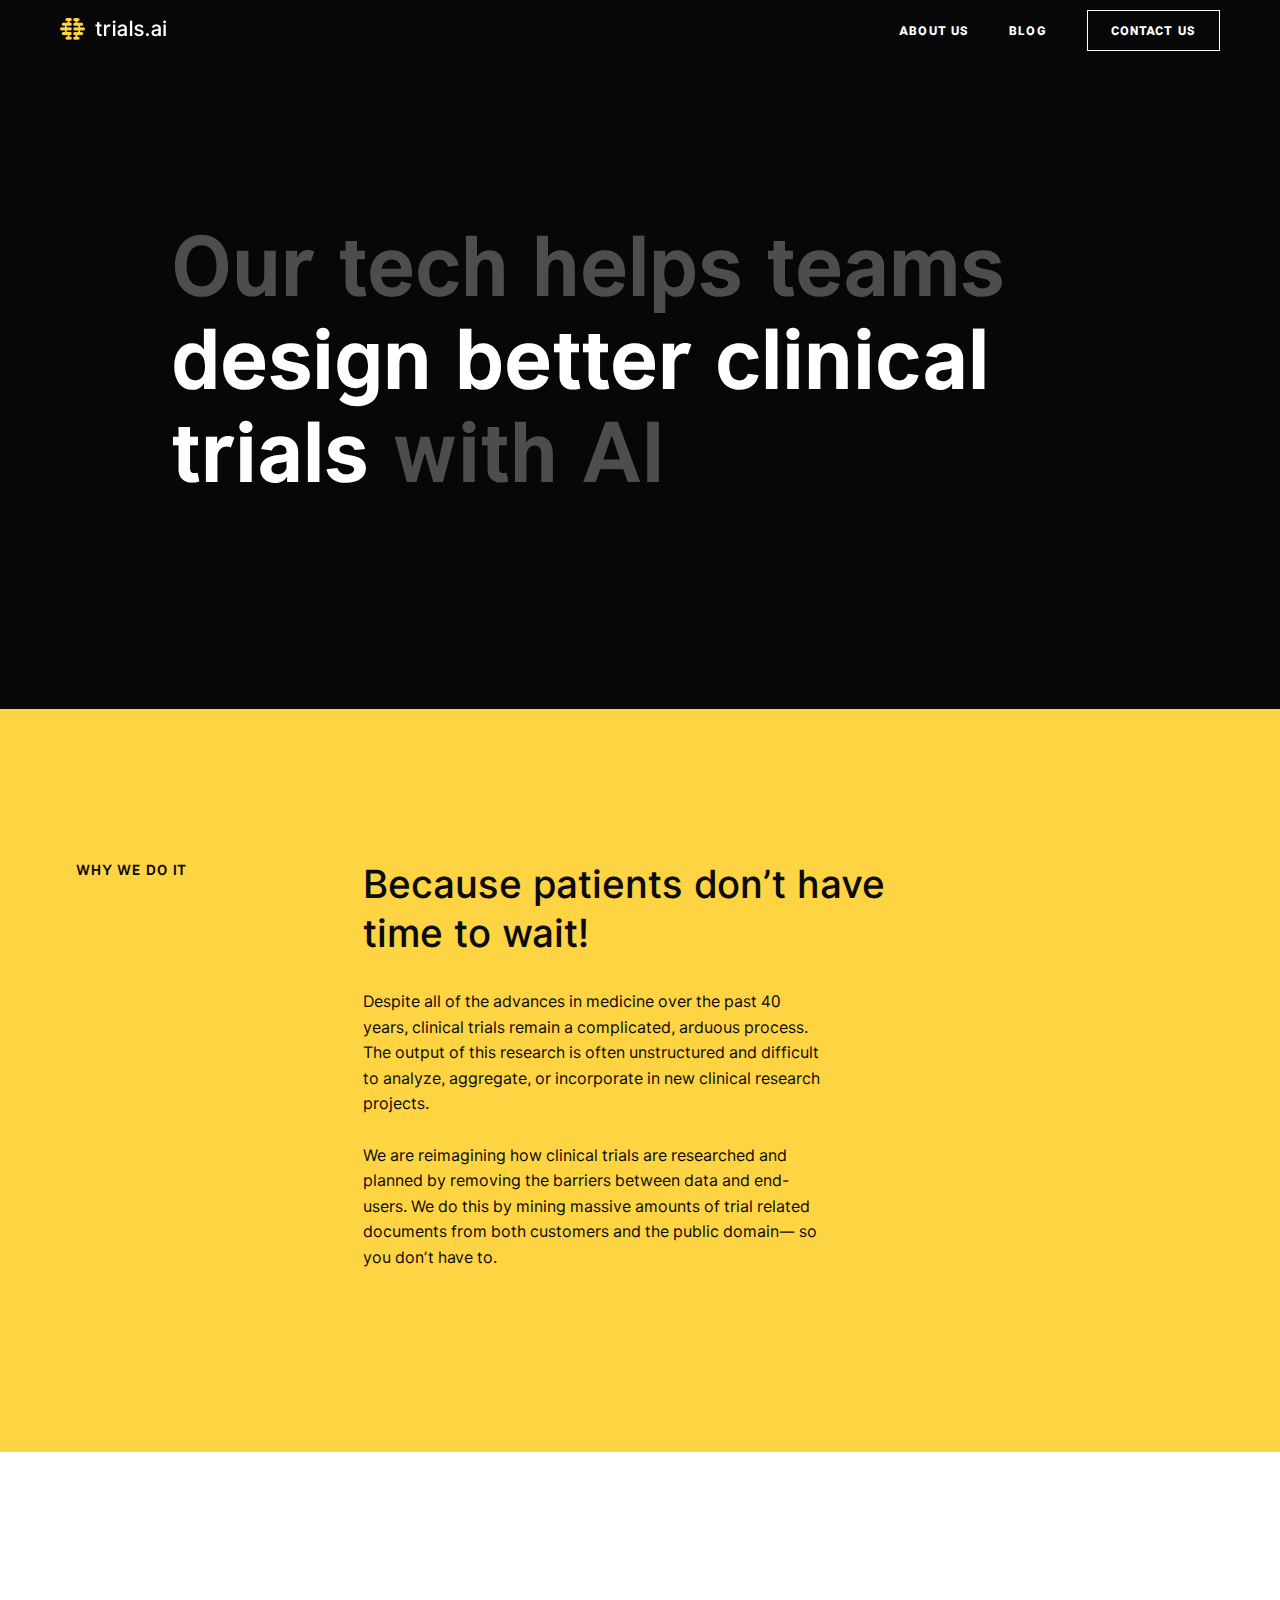
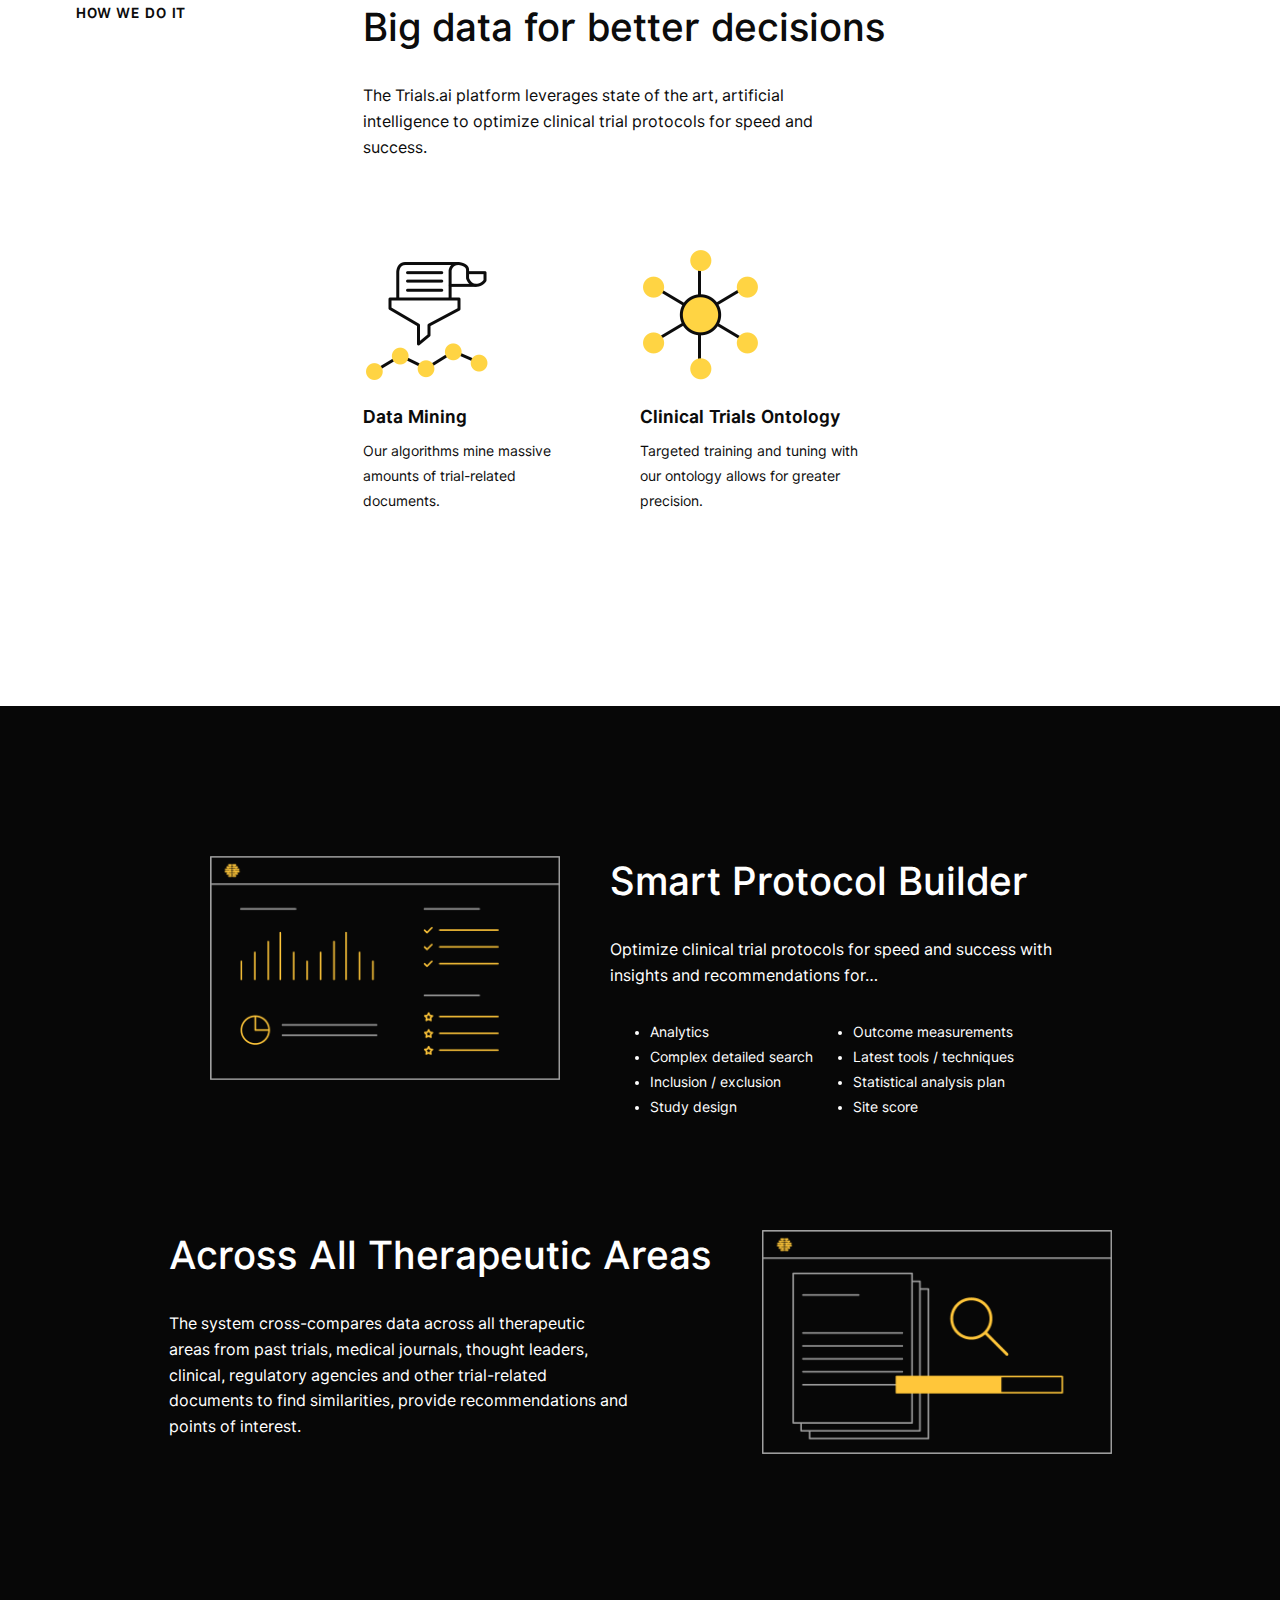
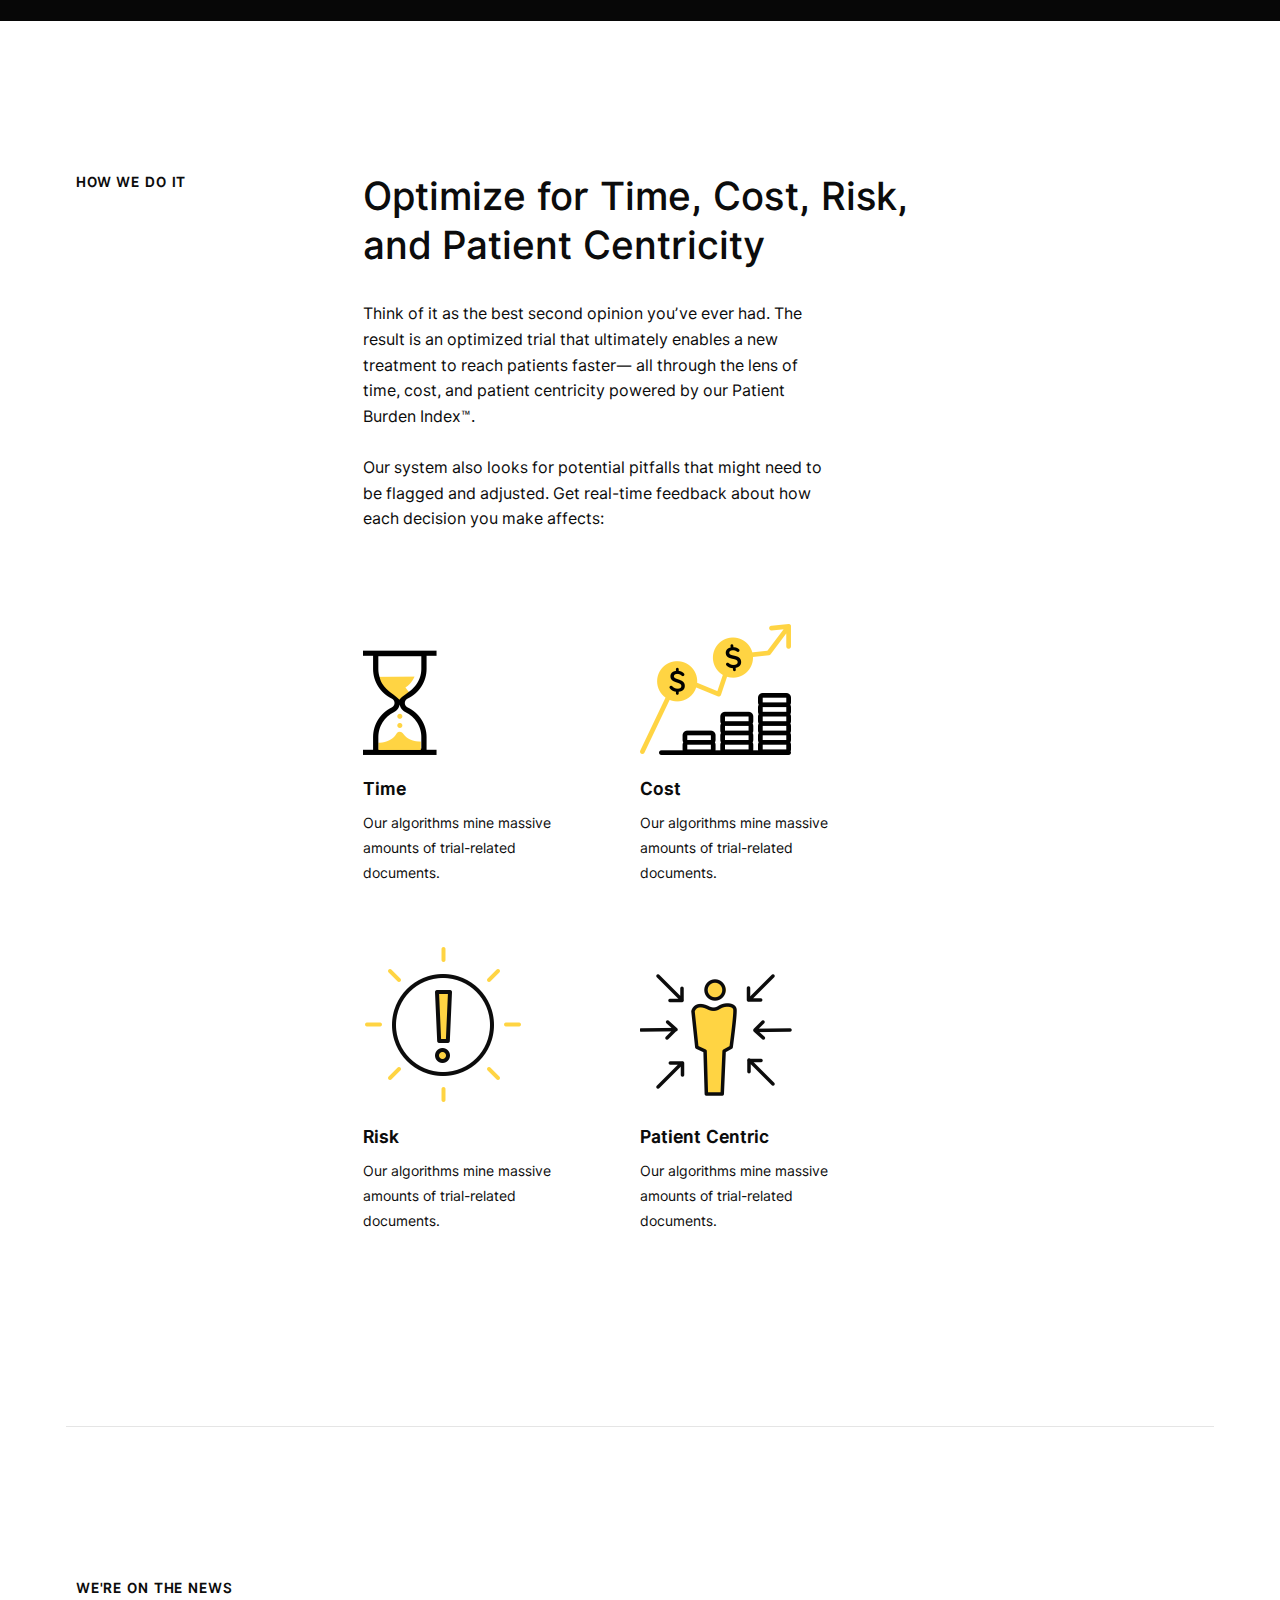
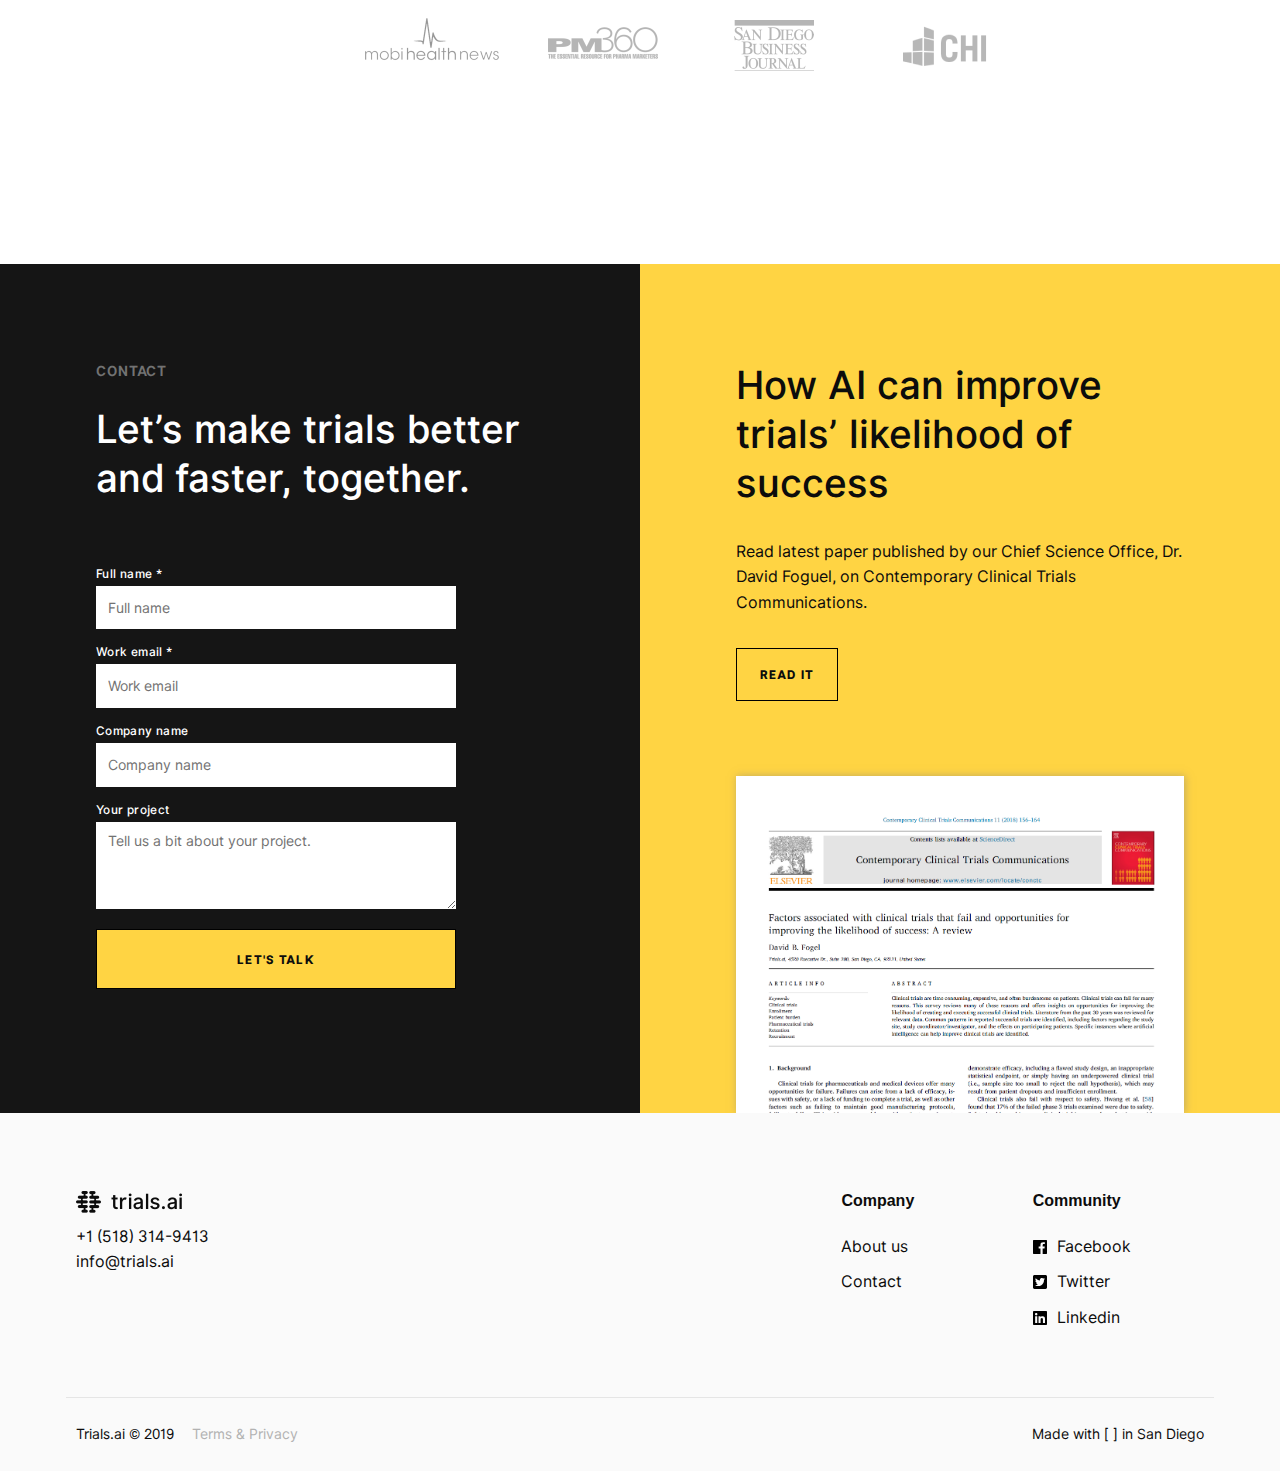
==== index.html @ 388327f7 "Initial Commit" ====
<!DOCTYPE html>
<!--  This site was created in Webflow. http://www.webflow.com  -->
<!--  Last Published: Sun Apr 14 2019 19:59:22 GMT+0000 (UTC)  -->
<html data-wf-page="5ca68e347fb85958d81ebe1b" data-wf-site="5ca68e347fb85972c41ebe1a">
<head>
  <meta charset="utf-8">
  <title>Trials.ai</title>
  <meta content="width=device-width, initial-scale=1" name="viewport">
  <meta content="Webflow" name="generator">
  <link href="css/normalize.css" rel="stylesheet" type="text/css">
  <link href="css/webflow.css" rel="stylesheet" type="text/css">
  <link href="css/trials-ai.webflow.css" rel="stylesheet" type="text/css">
  <!-- [if lt IE 9]><script src="https://cdnjs.cloudflare.com/ajax/libs/html5shiv/3.7.3/html5shiv.min.js" type="text/javascript"></script><![endif] -->
  <script type="text/javascript">!function(o,c){var n=c.documentElement,t=" w-mod-";n.className+=t+"js",("ontouchstart"in o||o.DocumentTouch&&c instanceof DocumentTouch)&&(n.className+=t+"touch")}(window,document);</script>
  <link href="https://daks2k3a4ib2z.cloudfront.net/img/favicon.ico" rel="shortcut icon" type="image/x-icon">
  <link href="https://daks2k3a4ib2z.cloudfront.net/img/webclip.png" rel="apple-touch-icon">
</head>
<body class="body">
  <div class="custom-container">
    <div data-collapse="medium" data-animation="default" data-duration="400" class="navbar w-nav">
      <div class="custom-container nav-container w-container"><a href="index.html" class="brand w-nav-brand w--current"><img src="images/new_logo-white.png" width="108" alt="trials.ai logo" class="nav-logo"></a>
        <nav role="navigation" class="nav-menu w-nav-menu"><a href="about-us.html" class="text-link w-nav-link">About us</a><a href="#" class="text-link white w-nav-link">Blog</a><a href="#" class="button white w-button">Contact us</a></nav>
        <div class="menu-button w-nav-button">
          <div class="icon-2 w-icon-nav-menu"></div>
        </div>
      </div>
    </div>
  </div>
  <div class="section black header">
    <div class="custom-container">
      <div class="columns w-row">
        <div class="w-col w-col-1 w-col-stack"></div>
        <div class="w-col w-col-10 w-col-stack">
          <h1 class="h1">Our tech helps teams <strong class="special">design better clinical trials</strong> with AI</h1>
        </div>
        <div class="w-col w-col-1 w-col-stack"></div>
      </div>
    </div>
  </div>
  <div class="section yellow">
    <div class="custom-container w-container">
      <div class="columns w-row">
        <div class="w-col w-col-3 w-col-stack">
          <div class="r1">Why we do it</div>
        </div>
        <div class="w-col w-col-6 w-col-stack">
          <h2 class="h2">Because patients don’t have time to wait!</h2>
          <p class="copy-1">Despite all of the advances in medicine over the past 40 years, clinical trials remain a complicated, arduous process. The output of this research is often unstructured and difficult to analyze, aggregate, or incorporate in new clinical research projects.<br>‍<br>We are reimagining how clinical trials are researched and planned by removing the barriers between data and end-users. We do this by mining massive amounts of trial related documents from both customers and the public domain— so you don’t have to.</p>
        </div>
        <div class="w-col w-col-3 w-col-stack"></div>
      </div>
    </div>
  </div>
  <div class="section">
    <div class="custom-container w-container">
      <div class="columns w-row">
        <div class="w-col w-col-3 w-col-stack">
          <div class="r1">How we do it</div>
        </div>
        <div class="w-col w-col-6 w-col-stack">
          <h2 class="h2">Big data for better decisions</h2>
          <p class="copy-1">The Trials.ai platform leverages state of the art, artificial intelligence to optimize clinical trial protocols for speed and success.</p>
          <div class="w-row">
            <div class="w-col w-col-6">
              <div class="blurb"><img src="images/illo_data-mining.png" width="160" alt="" class="icon">
                <h3 class="h3">Data Mining</h3>
                <p class="copy-3">Our algorithms mine massive amounts of trial-related documents.</p>
              </div>
            </div>
            <div class="w-col w-col-6">
              <div class="blurb"><img src="images/illo_ontology.png" width="160" alt="" class="icon">
                <h3 class="h3">Clinical Trials Ontology</h3>
                <p class="copy-3">Targeted training and tuning with our ontology allows for greater precision.</p>
              </div>
            </div>
          </div>
        </div>
        <div class="w-col w-col-3 w-col-stack"></div>
      </div>
    </div>
  </div>
  <div class="section black">
    <div class="custom-container w-container">
      <div class="features-wrapper">
        <div class="feature top-feature">
          <div class="feature-img"><img src="images/banner-wire-screen-designs1.png" width="350" alt=""></div>
          <div class="feature-text right">
            <h2 class="h2 white">Smart Protocol Builder</h2>
            <p class="copy-1 white">Optimize clinical trial protocols for speed and success with insights and recommendations for…</p>
            <div class="two-column-list">
              <ul class="list">
                <li class="copy-3 white">Analytics</li>
                <li class="copy-3 white">Complex detailed search</li>
                <li class="copy-3 white">Inclusion / exclusion</li>
                <li class="copy-3 white">Study design</li>
              </ul>
              <ul class="list-2">
                <li class="copy-3 white">Outcome measurements</li>
                <li class="copy-3 white">Latest tools / techniques</li>
                <li class="copy-3 white">Statistical analysis plan</li>
                <li class="copy-3 white">Site score</li>
              </ul>
            </div>
          </div>
        </div>
        <div class="feature reverse bottom-feature">
          <div class="feature-img"><img src="images/banner-wire-screen-designs2.png" width="350" alt=""></div>
          <div class="feature-text left">
            <h2 class="h2 white">Across All Therapeutic Areas</h2>
            <p class="copy-1 white">The system cross-compares data across all therapeutic areas from past trials, medical journals, thought leaders, clinical, regulatory agencies and other trial-related documents to find similarities, provide recommendations and points of interest.</p>
          </div>
        </div>
      </div>
    </div>
  </div>
  <div class="section">
    <div class="custom-container w-container">
      <div class="columns w-row">
        <div class="w-col w-col-3 w-col-stack">
          <div class="r1">How we do it</div>
        </div>
        <div class="w-col w-col-6 w-col-stack">
          <h2 class="h2">Optimize for Time, Cost, Risk, and Patient Centricity</h2>
          <p class="copy-1">Think of it as the best second opinion you’ve ever had. The result is an optimized trial that ultimately enables a new treatment to reach patients faster— all through the lens of time, cost, and patient centricity powered by our Patient Burden Index™.<br>‍<br>Our system also looks for potential pitfalls that might need to be flagged and adjusted. Get real-time feedback about how each decision you make affects:</p>
          <div class="w-row">
            <div class="w-col w-col-6">
              <div class="blurb"><img src="images/illo_time.png" width="160" alt="" class="icon">
                <h3 class="h3">Time</h3>
                <p class="copy-3">Our algorithms mine massive amounts of trial-related documents.</p>
              </div>
              <div class="blurb"><img src="images/illo_cost.png" width="160" alt="" class="icon">
                <h3 class="h3">Risk</h3>
                <p class="copy-3">Our algorithms mine massive amounts of trial-related documents.</p>
              </div>
            </div>
            <div class="w-col w-col-6">
              <div class="blurb"><img src="images/illo_risk.png" width="160" alt="" class="icon">
                <h3 class="h3">Cost</h3>
                <p class="copy-3">Our algorithms mine massive amounts of trial-related documents.</p>
              </div>
              <div class="blurb"><img src="images/illo_patient.png" width="160" alt="" class="icon">
                <h3 class="h3">Patient Centric</h3>
                <p class="copy-3">Our algorithms mine massive amounts of trial-related documents.</p>
              </div>
            </div>
          </div>
        </div>
        <div class="w-col w-col-3 w-col-stack"></div>
      </div>
    </div>
  </div>
  <div class="section news">
    <div class="custom-container w-container">
      <div class="ruler"></div>
      <div class="columns w-row">
        <div class="w-col w-col-3 w-col-stack">
          <div class="r1">We&#x27;re on the news</div>
        </div>
        <div class="w-col w-col-7 w-col-stack">
          <div class="news-logos-wrapper"><a href="https://www.mobihealthnews.com/content/innovative-startups-improving-clinical-trial-recruitment-enrollment-retention-and-design" target="_blank" class="news-logo-wrapper w-inline-block"><img src="images/mobihealthnews_2x.png" width="137" alt="" class="news-logo"></a><a href="https://www.pm360online.com/trials-ai-is-accelerating-clinical-trials/" target="_blank" class="news-logo-wrapper w-inline-block"><img src="images/pm360_2x.png" width="137" alt="" class="news-logo"></a><a href="http://sdbj.com/news/2018/may/24/san-diego-venture-group-names-30-startups-2018-coo/" target="_blank" class="news-logo-wrapper w-inline-block"><img src="images/sandiegobusinessjournal_2x.png" width="137" alt="" class="news-logo"></a><a href="http://www.clinicalinformaticsnews.com/2017/09/29/the-intelligent-trial-ai-comes-to-clinical-trials.aspx" target="_blank" class="news-logo-wrapper w-inline-block"><img src="images/chi_2x.png" width="137" alt="" class="news-logo"></a></div>
        </div>
        <div class="w-col w-col-2 w-col-stack"></div>
      </div>
    </div>
  </div>
  <div class="section pre-footer">
    <div class="pre-footer-section">
      <div class="contact-form-section">
        <div class="contact-section-wrapper">
          <div class="r1 grey">Contact</div>
          <h2 class="h2 white">Let’s make trials better and faster, together.</h2>
          <div class="form-block w-form">
            <form id="email-form" name="email-form" data-name="Email Form" class="footer-form"><label for="Full-name-2" class="r2">Full name *</label><input type="text" class="text-field w-input" maxlength="256" name="Full-name-2" data-name="Full Name 2" placeholder="Full name" id="Full-name-2" required=""><label for="Work-email-2" class="r2">Work email *</label><input type="email" class="text-field w-input" maxlength="256" name="Work-email-2" data-name="Work Email 2" placeholder="Work email" id="Work-email-2" required=""><label for="Company-name-2" class="r2">Company name</label><input type="text" maxlength="256" name="Company-name-2" data-name="Company Name 2" placeholder="Company name" id="Company-name-2" class="text-field w-input"><label for="Your-project-2" class="r2">Your project</label><textarea id="Your-project-2" name="Your-project-2" placeholder="Tell us a bit about your project." maxlength="5000" data-name="Your Project 2" class="text-field large-text-field w-input"></textarea><input type="submit" value="Let&#x27;s talk" data-wait="Please wait..." class="button form-button w-button"></form>
            <div class="w-form-done">
              <div>Thank you! Your submission has been received!</div>
            </div>
            <div class="w-form-fail">
              <div>Oops! Something went wrong while submitting the form.</div>
            </div>
          </div>
        </div>
      </div>
      <div class="scientific-paper-section">
        <div class="scientific-paper-wrapper">
          <h2 class="h2">How AI can improve trials’ likelihood of success</h2>
          <p class="copy-1">Read latest paper published by our Chief Science Office, Dr. David Foguel, on Contemporary Clinical Trials Communications.</p><a href="#" class="button w-button">Read it</a><a href="#" class="scientific-paper-image w-inline-block"><img src="images/Reasons-Clinical-Trials-Fail.png" width="513.5" alt="" class="image"></a></div>
      </div>
    </div>
  </div>
  <div class="section footer">
    <div class="custom-container w-container">
      <div class="columns w-row">
        <div class="w-col w-col-6">
          <div class="footer-left-column"><a href="#" class="footer-logo w-inline-block"><img src="images/new_logo-black.png" width="108" alt=""></a><a href="tel:+15183149413" class="footer-link copy-1">+1 (518) 314-9413</a><a href="mailto:info@trials.ai" class="footer-link copy-1">info@trials.ai</a></div>
        </div>
        <div class="w-col w-col-2"></div>
        <div class="footer-column w-col w-col-2">
          <h4 class="h4">Company</h4>
          <ul class="footer-list w-list-unstyled">
            <li class="footer-li"><a href="about-us.html" class="footer-link copy-1">About us</a></li>
            <li class="footer-li"><a href="#" class="footer-link copy-1">Contact</a></li>
          </ul>
        </div>
        <div class="footer-column w-col w-col-2">
          <h4 class="h4">Community</h4>
          <ul class="footer-list w-list-unstyled">
            <li class="footer-li"><a href="https://www.facebook.com/trialsai/" target="_blank" class="footer-link-block w-inline-block"><img src="images/facebook_icon.svg" alt="facebook icon" class="social-media-icon"><div class="footer-link copy-1">Facebook</div></a></li>
            <li class="footer-li"><a href="https://twitter.com/trialsAI" target="_blank" class="footer-link-block w-inline-block"><img src="images/twitter_icon.svg" alt="" class="social-media-icon"><div class="footer-link copy-1">Twitter</div></a></li>
            <li><a href="https://www.linkedin.com/company/trials.ai/" target="_blank" class="footer-link-block w-inline-block"><img src="images/linkedin_icon.svg" alt="" class="social-media-icon"><div class="footer-link copy-1">Linkedin</div></a></li>
          </ul>
        </div>
      </div>
      <div class="ruler footer-ruler"></div>
      <div class="columns w-row">
        <div class="w-col w-col-6">
          <div class="footer-bottom-left">
            <div class="copy-3">Trials.ai © 2019</div><a href="https://trials.ai/privacy-policy/" class="copy-3 terms-link">Terms &amp; Privacy</a></div>
        </div>
        <div class="w-col w-col-6">
          <div class="copy-3 footer-right">Made with [ ] in San Diego</div>
        </div>
      </div>
    </div>
  </div>
  <script src="https://d1tdp7z6w94jbb.cloudfront.net/js/jquery-3.3.1.min.js" type="text/javascript" integrity="sha256-FgpCb/KJQlLNfOu91ta32o/NMZxltwRo8QtmkMRdAu8=" crossorigin="anonymous"></script>
  <script src="js/webflow.js" type="text/javascript"></script>
  <!-- [if lte IE 9]><script src="https://cdnjs.cloudflare.com/ajax/libs/placeholders/3.0.2/placeholders.min.js"></script><![endif] -->
</body>
</html>
---- css/webflow.css ----
@font-face {
  font-family: 'webflow-icons';
  src: url("[data-uri]") format('truetype');
  font-weight: normal;
  font-style: normal;
}
[class^="w-icon-"],
[class*=" w-icon-"] {
  /* use !important to prevent issues with browser extensions that change fonts */
  font-family: 'webflow-icons' !important;
  speak: none;
  font-style: normal;
  font-weight: normal;
  font-variant: normal;
  text-transform: none;
  line-height: 1;
  /* Better Font Rendering =========== */
  -webkit-font-smoothing: antialiased;
  -moz-osx-font-smoothing: grayscale;
}
.w-icon-slider-right:before {
  content: "\e600";
}
.w-icon-slider-left:before {
  content: "\e601";
}
.w-icon-nav-menu:before {
  content: "\e602";
}
.w-icon-arrow-down:before,
.w-icon-dropdown-toggle:before {
  content: "\e603";
}
.w-icon-file-upload-remove:before {
  content: "\e900";
}
.w-icon-file-upload-icon:before {
  content: "\e903";
}
* {
  -webkit-box-sizing: border-box;
  -moz-box-sizing: border-box;
  box-sizing: border-box;
}
html {
  height: 100%;
}
body {
  margin: 0;
  min-height: 100%;
  background-color: #fff;
  font-family: Arial, sans-serif;
  font-size: 14px;
  line-height: 20px;
  color: #333;
}
img {
  max-width: 100%;
  vertical-align: middle;
  display: inline-block;
}
html.w-mod-touch * {
  background-attachment: scroll !important;
}
.w-block {
  display: block;
}
.w-inline-block {
  max-width: 100%;
  display: inline-block;
}
.w-clearfix:before,
.w-clearfix:after {
  content: " ";
  display: table;
  grid-column-start: 1;
  grid-row-start: 1;
  grid-column-end: 2;
  grid-row-end: 2;
}
.w-clearfix:after {
  clear: both;
}
.w-hidden {
  display: none;
}
.w-button {
  display: inline-block;
  padding: 9px 15px;
  background-color: #3898EC;
  color: white;
  border: 0;
  line-height: inherit;
  text-decoration: none;
  cursor: pointer;
  border-radius: 0;
}
input.w-button {
  -webkit-appearance: button;
}
html[data-w-dynpage] [data-w-cloak] {
  color: transparent !important;
}
.w-webflow-badge,
.w-webflow-badge * {
  position: static;
  left: auto;
  top: auto;
  right: auto;
  bottom: auto;
  z-index: auto;
  display: block;
  visibility: visible;
  overflow: visible;
  overflow-x: visible;
  overflow-y: visible;
  box-sizing: border-box;
  width: auto;
  height: auto;
  max-height: none;
  max-width: none;
  min-height: 0;
  min-width: 0;
  margin: 0;
  padding: 0;
  float: none;
  clear: none;
  border: 0 none transparent;
  border-radius: 0;
  background: none;
  background-image: none;
  background-position: 0% 0%;
  background-size: auto auto;
  background-repeat: repeat;
  background-origin: padding-box;
  background-clip: border-box;
  background-attachment: scroll;
  background-color: transparent;
  box-shadow: none;
  opacity: 1.0;
  transform: none;
  transition: none;
  direction: ltr;
  font-family: inherit;
  font-weight: inherit;
  color: inherit;
  font-size: inherit;
  line-height: inherit;
  font-style: inherit;
  font-variant: inherit;
  text-align: inherit;
  letter-spacing: inherit;
  text-decoration: inherit;
  text-indent: 0;
  text-transform: inherit;
  list-style-type: disc;
  text-shadow: none;
  font-smoothing: auto;
  vertical-align: baseline;
  cursor: inherit;
  white-space: inherit;
  word-break: normal;
  word-spacing: normal;
  word-wrap: normal;
}
.w-webflow-badge {
  position: fixed !important;
  display: inline-block !important;
  visibility: visible !important;
  opacity: 1 !important;
  z-index: 2147483647 !important;
  top: auto !important;
  right: 12px !important;
  bottom: 12px !important;
  left: auto !important;
  color: #AAADB0 !important;
  background-color: #fff !important;
  border-radius: 3px !important;
  padding: 6px 8px 6px 6px !important;
  font-size: 12px !important;
  opacity: 1.0 !important;
  line-height: 14px !important;
  text-decoration: none !important;
  transform: none !important;
  margin: 0 !important;
  width: auto !important;
  height: auto !important;
  overflow: visible !important;
  white-space: nowrap;
  box-shadow: 0 0 0 1px rgba(0, 0, 0, 0.1), 0px 1px 3px rgba(0, 0, 0, 0.1);
  cursor: pointer;
}
.w-webflow-badge > img {
  display: inline-block !important;
  visibility: visible !important;
  opacity: 1 !important;
  vertical-align: middle !important;
}
h1,
h2,
h3,
h4,
h5,
h6 {
  font-weight: bold;
  margin-bottom: 10px;
}
h1 {
  font-size: 38px;
  line-height: 44px;
  margin-top: 20px;
}
h2 {
  font-size: 32px;
  line-height: 36px;
  margin-top: 20px;
}
h3 {
  font-size: 24px;
  line-height: 30px;
  margin-top: 20px;
}
h4 {
  font-size: 18px;
  line-height: 24px;
  margin-top: 10px;
}
h5 {
  font-size: 14px;
  line-height: 20px;
  margin-top: 10px;
}
h6 {
  font-size: 12px;
  line-height: 18px;
  margin-top: 10px;
}
p {
  margin-top: 0;
  margin-bottom: 10px;
}
blockquote {
  margin: 0 0 10px 0;
  padding: 10px 20px;
  border-left: 5px solid #E2E2E2;
  font-size: 18px;
  line-height: 22px;
}
figure {
  margin: 0;
  margin-bottom: 10px;
}
figcaption {
  margin-top: 5px;
  text-align: center;
}
ul,
ol {
  margin-top: 0px;
  margin-bottom: 10px;
  padding-left: 40px;
}
.w-list-unstyled {
  padding-left: 0;
  list-style: none;
}
.w-embed:before,
.w-embed:after {
  content: " ";
  display: table;
  grid-column-start: 1;
  grid-row-start: 1;
  grid-column-end: 2;
  grid-row-end: 2;
}
.w-embed:after {
  clear: both;
}
.w-video {
  width: 100%;
  position: relative;
  padding: 0;
}
.w-video iframe,
.w-video object,
.w-video embed {
  position: absolute;
  top: 0;
  left: 0;
  width: 100%;
  height: 100%;
}
fieldset {
  padding: 0;
  margin: 0;
  border: 0;
}
button,
html input[type="button"],
input[type="reset"] {
  border: 0;
  cursor: pointer;
  -webkit-appearance: button;
}
.w-form {
  margin: 0 0 15px;
}
.w-form-done {
  display: none;
  padding: 20px;
  text-align: center;
  background-color: #dddddd;
}
.w-form-fail {
  display: none;
  margin-top: 10px;
  padding: 10px;
  background-color: #ffdede;
}
label {
  display: block;
  margin-bottom: 5px;
  font-weight: bold;
}
.w-input,
.w-select {
  display: block;
  width: 100%;
  height: 38px;
  padding: 8px 12px;
  margin-bottom: 10px;
  font-size: 14px;
  line-height: 1.428571429;
  color: #333333;
  vertical-align: middle;
  background-color: #ffffff;
  border: 1px solid #cccccc;
}
.w-input:-moz-placeholder,
.w-select:-moz-placeholder {
  color: #999;
}
.w-input::-moz-placeholder,
.w-select::-moz-placeholder {
  color: #999;
  opacity: 1;
}
.w-input:-ms-input-placeholder,
.w-select:-ms-input-placeholder {
  color: #999;
}
.w-input::-webkit-input-placeholder,
.w-select::-webkit-input-placeholder {
  color: #999;
}
.w-input:focus,
.w-select:focus {
  border-color: #3898EC;
  outline: 0;
}
.w-input[disabled],
.w-select[disabled],
.w-input[readonly],
.w-select[readonly],
fieldset[disabled] .w-input,
fieldset[disabled] .w-select {
  cursor: not-allowed;
  background-color: #eeeeee;
}
textarea.w-input,
textarea.w-select {
  height: auto;
}
.w-select {
  background-color: #f3f3f3;
}
.w-select[multiple] {
  height: auto;
}
.w-form-label {
  display: inline-block;
  cursor: pointer;
  font-weight: normal;
  margin-bottom: 0px;
}
.w-checkbox,
.w-radio {
  display: block;
  margin-bottom: 5px;
  padding-left: 20px;
}
.w-checkbox:before,
.w-radio:before,
.w-checkbox:after,
.w-radio:after {
  content: " ";
  display: table;
  grid-column-start: 1;
  grid-row-start: 1;
  grid-column-end: 2;
  grid-row-end: 2;
}
.w-checkbox:after,
.w-radio:after {
  clear: both;
}
.w-checkbox-input,
.w-radio-input {
  margin: 4px 0 0;
  margin-top: 1px \9;
  line-height: normal;
  float: left;
  margin-left: -20px;
}
.w-radio-input {
  margin-top: 3px;
}
.w-file-upload {
  display: block;
  margin-bottom: 10px;
}
.w-file-upload-input {
  width: 0.1px;
  height: 0.1px;
  opacity: 0;
  overflow: hidden;
  position: absolute;
  z-index: -100;
}
.w-file-upload-default,
.w-file-upload-uploading,
.w-file-upload-success {
  display: inline-block;
  color: #333333;
}
.w-file-upload-error {
  display: block;
  margin-top: 10px;
}
.w-file-upload-default.w-hidden,
.w-file-upload-uploading.w-hidden,
.w-file-upload-error.w-hidden,
.w-file-upload-success.w-hidden {
  display: none;
}
.w-file-upload-uploading-btn {
  display: flex;
  font-size: 14px;
  font-weight: normal;
  cursor: pointer;
  margin: 0;
  padding: 8px 12px;
  border: 1px solid #cccccc;
  background-color: #fafafa;
}
.w-file-upload-file {
  display: flex;
  flex-grow: 1;
  justify-content: space-between;
  margin: 0;
  padding: 8px 9px 8px 11px;
  border: 1px solid #cccccc;
  background-color: #fafafa;
}
.w-file-upload-file-name {
  font-size: 14px;
  font-weight: normal;
  display: block;
}
.w-file-remove-link {
  margin-top: 3px;
  margin-left: 10px;
  width: auto;
  height: auto;
  padding: 3px;
  display: block;
  cursor: pointer;
}
.w-icon-file-upload-remove {
  margin: auto;
  font-size: 10px;
}
.w-file-upload-error-msg {
  display: inline-block;
  color: #ea384c;
  padding: 2px 0;
}
.w-file-upload-info {
  display: inline-block;
  line-height: 38px;
  padding: 0 12px;
}
.w-file-upload-label {
  display: inline-block;
  font-size: 14px;
  font-weight: normal;
  cursor: pointer;
  margin: 0;
  padding: 8px 12px;
  border: 1px solid #cccccc;
  background-color: #fafafa;
}
.w-icon-file-upload-icon,
.w-icon-file-upload-uploading {
  display: inline-block;
  margin-right: 8px;
  width: 20px;
}
.w-icon-file-upload-uploading {
  height: 20px;
}
.w-container {
  margin-left: auto;
  margin-right: auto;
  max-width: 940px;
}
.w-container:before,
.w-container:after {
  content: " ";
  display: table;
  grid-column-start: 1;
  grid-row-start: 1;
  grid-column-end: 2;
  grid-row-end: 2;
}
.w-container:after {
  clear: both;
}
.w-container .w-row {
  margin-left: -10px;
  margin-right: -10px;
}
.w-row:before,
.w-row:after {
  content: " ";
  display: table;
  grid-column-start: 1;
  grid-row-start: 1;
  grid-column-end: 2;
  grid-row-end: 2;
}
.w-row:after {
  clear: both;
}
.w-row .w-row {
  margin-left: 0;
  margin-right: 0;
}
.w-col {
  position: relative;
  float: left;
  width: 100%;
  min-height: 1px;
  padding-left: 10px;
  padding-right: 10px;
}
.w-col .w-col {
  padding-left: 0;
  padding-right: 0;
}
.w-col-1 {
  width: 8.33333333%;
}
.w-col-2 {
  width: 16.66666667%;
}
.w-col-3 {
  width: 25%;
}
.w-col-4 {
  width: 33.33333333%;
}
.w-col-5 {
  width: 41.66666667%;
}
.w-col-6 {
  width: 50%;
}
.w-col-7 {
  width: 58.33333333%;
}
.w-col-8 {
  width: 66.66666667%;
}
.w-col-9 {
  width: 75%;
}
.w-col-10 {
  width: 83.33333333%;
}
.w-col-11 {
  width: 91.66666667%;
}
.w-col-12 {
  width: 100%;
}
.w-hidden-main {
  display: none !important;
}
@media screen and (max-width: 991px) {
  .w-container {
    max-width: 728px;
  }
  .w-hidden-main {
    display: inherit !important;
  }
  .w-hidden-medium {
    display: none !important;
  }
  .w-col-medium-1 {
    width: 8.33333333%;
  }
  .w-col-medium-2 {
    width: 16.66666667%;
  }
  .w-col-medium-3 {
    width: 25%;
  }
  .w-col-medium-4 {
    width: 33.33333333%;
  }
  .w-col-medium-5 {
    width: 41.66666667%;
  }
  .w-col-medium-6 {
    width: 50%;
  }
  .w-col-medium-7 {
    width: 58.33333333%;
  }
  .w-col-medium-8 {
    width: 66.66666667%;
  }
  .w-col-medium-9 {
    width: 75%;
  }
  .w-col-medium-10 {
    width: 83.33333333%;
  }
  .w-col-medium-11 {
    width: 91.66666667%;
  }
  .w-col-medium-12 {
    width: 100%;
  }
  .w-col-stack {
    width: 100%;
    left: auto;
    right: auto;
  }
}
@media screen and (max-width: 767px) {
  .w-hidden-main {
    display: inherit !important;
  }
  .w-hidden-medium {
    display: inherit !important;
  }
  .w-hidden-small {
    display: none !important;
  }
  .w-row,
  .w-container .w-row {
    margin-left: 0;
    margin-right: 0;
  }
  .w-col {
    width: 100%;
    left: auto;
    right: auto;
  }
  .w-col-small-1 {
    width: 8.33333333%;
  }
  .w-col-small-2 {
    width: 16.66666667%;
  }
  .w-col-small-3 {
    width: 25%;
  }
  .w-col-small-4 {
    width: 33.33333333%;
  }
  .w-col-small-5 {
    width: 41.66666667%;
  }
  .w-col-small-6 {
    width: 50%;
  }
  .w-col-small-7 {
    width: 58.33333333%;
  }
  .w-col-small-8 {
    width: 66.66666667%;
  }
  .w-col-small-9 {
    width: 75%;
  }
  .w-col-small-10 {
    width: 83.33333333%;
  }
  .w-col-small-11 {
    width: 91.66666667%;
  }
  .w-col-small-12 {
    width: 100%;
  }
}
@media screen and (max-width: 479px) {
  .w-container {
    max-width: none;
  }
  .w-hidden-main {
    display: inherit !important;
  }
  .w-hidden-medium {
    display: inherit !important;
  }
  .w-hidden-small {
    display: inherit !important;
  }
  .w-hidden-tiny {
    display: none !important;
  }
  .w-col {
    width: 100%;
  }
  .w-col-tiny-1 {
    width: 8.33333333%;
  }
  .w-col-tiny-2 {
    width: 16.66666667%;
  }
  .w-col-tiny-3 {
    width: 25%;
  }
  .w-col-tiny-4 {
    width: 33.33333333%;
  }
  .w-col-tiny-5 {
    width: 41.66666667%;
  }
  .w-col-tiny-6 {
    width: 50%;
  }
  .w-col-tiny-7 {
    width: 58.33333333%;
  }
  .w-col-tiny-8 {
    width: 66.66666667%;
  }
  .w-col-tiny-9 {
    width: 75%;
  }
  .w-col-tiny-10 {
    width: 83.33333333%;
  }
  .w-col-tiny-11 {
    width: 91.66666667%;
  }
  .w-col-tiny-12 {
    width: 100%;
  }
}
.w-widget {
  position: relative;
}
.w-widget-map {
  width: 100%;
  height: 400px;
}
.w-widget-map label {
  width: auto;
  display: inline;
}
.w-widget-map img {
  max-width: inherit;
}
.w-widget-map .gm-style-iw {
  text-align: center;
}
.w-widget-map .gm-style-iw > button {
  display: none !important;
}
.w-widget-twitter {
  overflow: hidden;
}
.w-widget-twitter-count-shim {
  display: inline-block;
  vertical-align: top;
  position: relative;
  width: 28px;
  height: 20px;
  text-align: center;
  background: white;
  border: #758696 solid 1px;
  border-radius: 3px;
}
.w-widget-twitter-count-shim * {
  pointer-events: none;
  -webkit-user-select: none;
  -moz-user-select: none;
  -ms-user-select: none;
  user-select: none;
}
.w-widget-twitter-count-shim .w-widget-twitter-count-inner {
  position: relative;
  font-size: 15px;
  line-height: 12px;
  text-align: center;
  color: #999;
  font-family: serif;
}
.w-widget-twitter-count-shim .w-widget-twitter-count-clear {
  position: relative;
  display: block;
}
.w-widget-twitter-count-shim.w--large {
  width: 36px;
  height: 28px;
  margin-left: 7px;
}
.w-widget-twitter-count-shim.w--large .w-widget-twitter-count-inner {
  font-size: 18px;
  line-height: 18px;
}
.w-widget-twitter-count-shim:not(.w--vertical) {
  margin-left: 5px;
  margin-right: 8px;
}
.w-widget-twitter-count-shim:not(.w--vertical).w--large {
  margin-left: 6px;
}
.w-widget-twitter-count-shim:not(.w--vertical):before,
.w-widget-twitter-count-shim:not(.w--vertical):after {
  top: 50%;
  left: 0;
  border: solid transparent;
  content: " ";
  height: 0;
  width: 0;
  position: absolute;
  pointer-events: none;
}
.w-widget-twitter-count-shim:not(.w--vertical):before {
  border-color: rgba(117, 134, 150, 0);
  border-right-color: #5d6c7b;
  border-width: 4px;
  margin-left: -9px;
  margin-top: -4px;
}
.w-widget-twitter-count-shim:not(.w--vertical).w--large:before {
  border-width: 5px;
  margin-left: -10px;
  margin-top: -5px;
}
.w-widget-twitter-count-shim:not(.w--vertical):after {
  border-color: rgba(255, 255, 255, 0);
  border-right-color: white;
  border-width: 4px;
  margin-left: -8px;
  margin-top: -4px;
}
.w-widget-twitter-count-shim:not(.w--vertical).w--large:after {
  border-width: 5px;
  margin-left: -9px;
  margin-top: -5px;
}
.w-widget-twitter-count-shim.w--vertical {
  width: 61px;
  height: 33px;
  margin-bottom: 8px;
}
.w-widget-twitter-count-shim.w--vertical:before,
.w-widget-twitter-count-shim.w--vertical:after {
  top: 100%;
  left: 50%;
  border: solid transparent;
  content: " ";
  height: 0;
  width: 0;
  position: absolute;
  pointer-events: none;
}
.w-widget-twitter-count-shim.w--vertical:before {
  border-color: rgba(117, 134, 150, 0);
  border-top-color: #5d6c7b;
  border-width: 5px;
  margin-left: -5px;
}
.w-widget-twitter-count-shim.w--vertical:after {
  border-color: rgba(255, 255, 255, 0);
  border-top-color: white;
  border-width: 4px;
  margin-left: -4px;
}
.w-widget-twitter-count-shim.w--vertical .w-widget-twitter-count-inner {
  font-size: 18px;
  line-height: 22px;
}
.w-widget-twitter-count-shim.w--vertical.w--large {
  width: 76px;
}
.w-widget-gplus {
  overflow: hidden;
}
.w-background-video {
  position: relative;
  overflow: hidden;
  height: 500px;
  color: white;
}
.w-background-video > video {
  background-size: cover;
  background-position: 50% 50%;
  position: absolute;
  right: -100%;
  bottom: -100%;
  top: -100%;
  left: -100%;
  margin: auto;
  min-width: 100%;
  min-height: 100%;
  z-index: -100;
}
.w-background-video > video::-webkit-media-controls-start-playback-button {
  display: none !important;
  -webkit-appearance: none;
}
.w-slider {
  position: relative;
  height: 300px;
  text-align: center;
  background: #dddddd;
  clear: both;
  -webkit-tap-highlight-color: rgba(0, 0, 0, 0);
  tap-highlight-color: rgba(0, 0, 0, 0);
}
.w-slider-mask {
  position: relative;
  display: block;
  overflow: hidden;
  z-index: 1;
  left: 0;
  right: 0;
  height: 100%;
  white-space: nowrap;
}
.w-slide {
  position: relative;
  display: inline-block;
  vertical-align: top;
  width: 100%;
  height: 100%;
  white-space: normal;
  text-align: left;
}
.w-slider-nav {
  position: absolute;
  z-index: 2;
  top: auto;
  right: 0;
  bottom: 0;
  left: 0;
  margin: auto;
  padding-top: 10px;
  height: 40px;
  text-align: center;
  -webkit-tap-highlight-color: rgba(0, 0, 0, 0);
  tap-highlight-color: rgba(0, 0, 0, 0);
}
.w-slider-nav.w-round > div {
  border-radius: 100%;
}
.w-slider-nav.w-num > div {
  width: auto;
  height: auto;
  padding: 0.2em 0.5em;
  font-size: inherit;
  line-height: inherit;
}
.w-slider-nav.w-shadow > div {
  box-shadow: 0 0 3px rgba(51, 51, 51, 0.4);
}
.w-slider-nav-invert {
  color: #fff;
}
.w-slider-nav-invert > div {
  background-color: rgba(34, 34, 34, 0.4);
}
.w-slider-nav-invert > div.w-active {
  background-color: #222;
}
.w-slider-dot {
  position: relative;
  display: inline-block;
  width: 1em;
  height: 1em;
  background-color: rgba(255, 255, 255, 0.4);
  cursor: pointer;
  margin: 0 3px 0.5em;
  transition: background-color 100ms, color 100ms;
}
.w-slider-dot.w-active {
  background-color: #fff;
}
.w-slider-arrow-left,
.w-slider-arrow-right {
  position: absolute;
  width: 80px;
  top: 0;
  right: 0;
  bottom: 0;
  left: 0;
  margin: auto;
  cursor: pointer;
  overflow: hidden;
  color: white;
  font-size: 40px;
  -webkit-tap-highlight-color: rgba(0, 0, 0, 0);
  tap-highlight-color: rgba(0, 0, 0, 0);
  -webkit-user-select: none;
  -moz-user-select: none;
  -ms-user-select: none;
  user-select: none;
}
.w-slider-arrow-left [class^="w-icon-"],
.w-slider-arrow-right [class^="w-icon-"],
.w-slider-arrow-left [class*=" w-icon-"],
.w-slider-arrow-right [class*=" w-icon-"] {
  position: absolute;
}
.w-slider-arrow-left {
  z-index: 3;
  right: auto;
}
.w-slider-arrow-right {
  z-index: 4;
  left: auto;
}
.w-icon-slider-left,
.w-icon-slider-right {
  top: 0;
  right: 0;
  bottom: 0;
  left: 0;
  margin: auto;
  width: 1em;
  height: 1em;
}
.w-dropdown {
  display: inline-block;
  position: relative;
  text-align: left;
  margin-left: auto;
  margin-right: auto;
  z-index: 900;
}
.w-dropdown-btn,
.w-dropdown-toggle,
.w-dropdown-link {
  position: relative;
  vertical-align: top;
  text-decoration: none;
  color: #222222;
  padding: 20px;
  text-align: left;
  margin-left: auto;
  margin-right: auto;
  white-space: nowrap;
}
.w-dropdown-toggle {
  -webkit-user-select: none;
  -moz-user-select: none;
  -ms-user-select: none;
  user-select: none;
  display: inline-block;
  cursor: pointer;
  padding-right: 40px;
}
.w-icon-dropdown-toggle {
  position: absolute;
  top: 0;
  right: 0;
  bottom: 0;
  margin: auto;
  margin-right: 20px;
  width: 1em;
  height: 1em;
}
.w-dropdown-list {
  position: absolute;
  background: #dddddd;
  display: none;
  min-width: 100%;
}
.w-dropdown-list.w--open {
  display: block;
}
.w-dropdown-link {
  padding: 10px 20px;
  display: block;
  color: #222222;
}
.w-dropdown-link.w--current {
  color: #0082f3;
}
.w-nav[data-collapse="all"] .w-dropdown,
.w-nav[data-collapse="all"] .w-dropdown-toggle {
  display: block;
}
.w-nav[data-collapse="all"] .w-dropdown-list {
  position: static;
}
@media screen and (max-width: 991px) {
  .w-nav[data-collapse="medium"] .w-dropdown,
  .w-nav[data-collapse="medium"] .w-dropdown-toggle {
    display: block;
  }
  .w-nav[data-collapse="medium"] .w-dropdown-list {
    position: static;
  }
}
@media screen and (max-width: 767px) {
  .w-nav[data-collapse="small"] .w-dropdown,
  .w-nav[data-collapse="small"] .w-dropdown-toggle {
    display: block;
  }
  .w-nav[data-collapse="small"] .w-dropdown-list {
    position: static;
  }
  .w-nav-brand {
    padding-left: 10px;
  }
}
@media screen and (max-width: 479px) {
  .w-nav[data-collapse="tiny"] .w-dropdown,
  .w-nav[data-collapse="tiny"] .w-dropdown-toggle {
    display: block;
  }
  .w-nav[data-collapse="tiny"] .w-dropdown-list {
    position: static;
  }
}
/**
 * ## Note
 * Safari (on both iOS and OS X) does not handle viewport units (vh, vw) well.
 * For example percentage units do not work on descendants of elements that
 * have any dimensions expressed in viewport units. It also doesn’t handle them at
 * all in `calc()`.
 */
/**
 * Wrapper around all lightbox elements
 *
 * 1. Since the lightbox can receive focus, IE also gives it an outline.
 * 2. Fixes flickering on Chrome when a transition is in progress
 *    underneath the lightbox.
 */
.w-lightbox-backdrop {
  color: #000;
  cursor: auto;
  font-family: serif;
  font-size: medium;
  font-style: normal;
  font-variant: normal;
  font-weight: normal;
  letter-spacing: normal;
  line-height: normal;
  list-style: disc;
  text-align: start;
  text-indent: 0;
  text-shadow: none;
  text-transform: none;
  visibility: visible;
  white-space: normal;
  word-break: normal;
  word-spacing: normal;
  word-wrap: normal;
  position: fixed;
  top: 0;
  right: 0;
  bottom: 0;
  left: 0;
  color: #fff;
  font-family: "Helvetica Neue", Helvetica, Ubuntu, "Segoe UI", Verdana, sans-serif;
  font-size: 17px;
  line-height: 1.2;
  font-weight: 300;
  text-align: center;
  background: rgba(0, 0, 0, 0.9);
  z-index: 2000;
  outline: 0;
  /* 1 */
  opacity: 0;
  -webkit-user-select: none;
  -moz-user-select: none;
  -ms-user-select: none;
  -webkit-tap-highlight-color: transparent;
  -webkit-transform: translate(0, 0);
  /* 2 */
}
/**
 * Neat trick to bind the rubberband effect to our canvas instead of the whole
 * document on iOS. It also prevents a bug that causes the document underneath to scroll.
 */
.w-lightbox-backdrop,
.w-lightbox-container {
  height: 100%;
  overflow: auto;
  -webkit-overflow-scrolling: touch;
}
.w-lightbox-content {
  position: relative;
  height: 100vh;
  overflow: hidden;
}
.w-lightbox-view {
  position: absolute;
  width: 100vw;
  height: 100vh;
  opacity: 0;
}
.w-lightbox-view:before {
  content: "";
  height: 100vh;
}
/* .w-lightbox-content */
.w-lightbox-group,
.w-lightbox-group .w-lightbox-view,
.w-lightbox-group .w-lightbox-view:before {
  height: 86vh;
}
.w-lightbox-frame,
.w-lightbox-view:before {
  display: inline-block;
  vertical-align: middle;
}
/*
 * 1. Remove default margin set by user-agent on the <figure> element.
 */
.w-lightbox-figure {
  position: relative;
  margin: 0;
  /* 1 */
}
.w-lightbox-group .w-lightbox-figure {
  cursor: pointer;
}
/**
 * IE adds image dimensions as width and height attributes on the IMG tag,
 * but we need both width and height to be set to auto to enable scaling.
 */
.w-lightbox-img {
  width: auto;
  height: auto;
  max-width: none;
}
/**
 * 1. Reset if style is set by user on "All Images"
 */
.w-lightbox-image {
  display: block;
  float: none;
  /* 1 */
  max-width: 100vw;
  max-height: 100vh;
}
.w-lightbox-group .w-lightbox-image {
  max-height: 86vh;
}
.w-lightbox-caption {
  position: absolute;
  right: 0;
  bottom: 0;
  left: 0;
  padding: .5em 1em;
  background: rgba(0, 0, 0, 0.4);
  text-align: left;
  text-overflow: ellipsis;
  white-space: nowrap;
  overflow: hidden;
}
.w-lightbox-embed {
  position: absolute;
  top: 0;
  right: 0;
  bottom: 0;
  left: 0;
  width: 100%;
  height: 100%;
}
.w-lightbox-control {
  position: absolute;
  top: 0;
  width: 4em;
  background-size: 24px;
  background-repeat: no-repeat;
  background-position: center;
  cursor: pointer;
  -webkit-transition: all .3s;
  transition: all .3s;
}
.w-lightbox-left {
  display: none;
  bottom: 0;
  left: 0;
  /* <svg xmlns="http://www.w3.org/2000/svg" viewBox="-20 0 24 40" width="24" height="40"><g transform="rotate(45)"><path d="m0 0h5v23h23v5h-28z" opacity=".4"/><path d="m1 1h3v23h23v3h-26z" fill="#fff"/></g></svg> */
  background-image: url("[data-uri]");
}
.w-lightbox-right {
  display: none;
  right: 0;
  bottom: 0;
  /* <svg xmlns="http://www.w3.org/2000/svg" viewBox="-4 0 24 40" width="24" height="40"><g transform="rotate(45)"><path d="m0-0h28v28h-5v-23h-23z" opacity=".4"/><path d="m1 1h26v26h-3v-23h-23z" fill="#fff"/></g></svg> */
  background-image: url("[data-uri]");
}
/*
 * Without specifying the with and height inside the SVG, all versions of IE render the icon too small.
 * The bug does not seem to manifest itself if the elements are tall enough such as the above arrows.
 * (http://stackoverflow.com/questions/16092114/background-size-differs-in-internet-explorer)
 */
.w-lightbox-close {
  right: 0;
  height: 2.6em;
  /* <svg xmlns="http://www.w3.org/2000/svg" viewBox="-4 0 18 17" width="18" height="17"><g transform="rotate(45)"><path d="m0 0h7v-7h5v7h7v5h-7v7h-5v-7h-7z" opacity=".4"/><path d="m1 1h7v-7h3v7h7v3h-7v7h-3v-7h-7z" fill="#fff"/></g></svg> */
  background-image: url("[data-uri]");
  background-size: 18px;
}
/**
 * 1. All IE versions add extra space at the bottom without this.
 */
.w-lightbox-strip {
  position: absolute;
  bottom: 0;
  left: 0;
  right: 0;
  padding: 0 1vh;
  line-height: 0;
  /* 1 */
  white-space: nowrap;
  overflow-x: auto;
  overflow-y: hidden;
}
/*
 * 1. We use content-box to avoid having to do `width: calc(10vh + 2vw)`
 *    which doesn’t work in Safari anyway.
 * 2. Chrome renders images pixelated when switching to GPU. Making sure
 *    the parent is also rendered on the GPU (by setting translate3d for
 *    example) fixes this behavior.
 */
.w-lightbox-item {
  display: inline-block;
  width: 10vh;
  padding: 2vh 1vh;
  box-sizing: content-box;
  /* 1 */
  cursor: pointer;
  -webkit-transform: translate3d(0, 0, 0);
  /* 2 */
}
.w-lightbox-active {
  opacity: .3;
}
.w-lightbox-thumbnail {
  position: relative;
  height: 10vh;
  background: #222;
  overflow: hidden;
}
.w-lightbox-thumbnail-image {
  position: absolute;
  top: 0;
  left: 0;
}
.w-lightbox-thumbnail .w-lightbox-tall {
  top: 50%;
  width: 100%;
  -webkit-transform: translate(0, -50%);
  -ms-transform: translate(0, -50%);
  transform: translate(0, -50%);
}
.w-lightbox-thumbnail .w-lightbox-wide {
  left: 50%;
  height: 100%;
  -webkit-transform: translate(-50%, 0);
  -ms-transform: translate(-50%, 0);
  transform: translate(-50%, 0);
}
/*
 * Spinner
 *
 * Absolute pixel values are used to avoid rounding errors that would cause
 * the white spinning element to be misaligned with the track.
 */
.w-lightbox-spinner {
  position: absolute;
  top: 50%;
  left: 50%;
  box-sizing: border-box;
  width: 40px;
  height: 40px;
  margin-top: -20px;
  margin-left: -20px;
  border: 5px solid rgba(0, 0, 0, 0.4);
  border-radius: 50%;
  -webkit-animation: spin .8s infinite linear;
  animation: spin .8s infinite linear;
}
.w-lightbox-spinner:after {
  content: "";
  position: absolute;
  top: -4px;
  right: -4px;
  bottom: -4px;
  left: -4px;
  border: 3px solid transparent;
  border-bottom-color: #fff;
  border-radius: 50%;
}
/*
 * Utility classes
 */
.w-lightbox-hide {
  display: none;
}
.w-lightbox-noscroll {
  overflow: hidden;
}
@media (min-width: 768px) {
  .w-lightbox-content {
    height: 96vh;
    margin-top: 2vh;
  }
  .w-lightbox-view,
  .w-lightbox-view:before {
    height: 96vh;
  }
  /* .w-lightbox-content */
  .w-lightbox-group,
  .w-lightbox-group .w-lightbox-view,
  .w-lightbox-group .w-lightbox-view:before {
    height: 84vh;
  }
  .w-lightbox-image {
    max-width: 96vw;
    max-height: 96vh;
  }
  .w-lightbox-group .w-lightbox-image {
    max-width: 82.3vw;
    max-height: 84vh;
  }
  .w-lightbox-left,
  .w-lightbox-right {
    display: block;
    opacity: .5;
  }
  .w-lightbox-close {
    opacity: .8;
  }
  .w-lightbox-control:hover {
    opacity: 1;
  }
}
.w-lightbox-inactive,
.w-lightbox-inactive:hover {
  opacity: 0;
}
.w-richtext:before,
.w-richtext:after {
  content: " ";
  display: table;
  grid-column-start: 1;
  grid-row-start: 1;
  grid-column-end: 2;
  grid-row-end: 2;
}
.w-richtext:after {
  clear: both;
}
.w-richtext[contenteditable="true"]:before,
.w-richtext[contenteditable="true"]:after {
  white-space: initial;
}
.w-richtext ol,
.w-richtext ul {
  overflow: hidden;
}
.w-richtext .w-richtext-figure-selected.w-richtext-figure-type-video div:before,
.w-richtext .w-richtext-figure-selected[data-rt-type="video"] div:before {
  outline: 2px solid #2895f7;
}
.w-richtext .w-richtext-figure-selected.w-richtext-figure-type-image div,
.w-richtext .w-richtext-figure-selected[data-rt-type="image"] div {
  outline: 2px solid #2895f7;
}
.w-richtext figure.w-richtext-figure-type-video > div:before,
.w-richtext figure[data-rt-type="video"] > div:before {
  content: '';
  position: absolute;
  display: none;
  left: 0;
  top: 0;
  right: 0;
  bottom: 0;
  z-index: 1;
}
.w-richtext figure {
  position: relative;
  max-width: 60%;
}
.w-richtext figure > div:before {
  cursor: default!important;
}
.w-richtext figure img {
  width: 100%;
}
.w-richtext figure figcaption.w-richtext-figcaption-placeholder {
  opacity: 0.6;
}
.w-richtext figure div {
  /* fix incorrectly sized selection border in the data manager */
  font-size: 0px;
  color: transparent;
}
.w-richtext figure.w-richtext-figure-type-image,
.w-richtext figure[data-rt-type="image"] {
  display: table;
}
.w-richtext figure.w-richtext-figure-type-image > div,
.w-richtext figure[data-rt-type="image"] > div {
  display: inline-block;
}
.w-richtext figure.w-richtext-figure-type-image > figcaption,
.w-richtext figure[data-rt-type="image"] > figcaption {
  display: table-caption;
  caption-side: bottom;
}
.w-richtext figure.w-richtext-figure-type-video,
.w-richtext figure[data-rt-type="video"] {
  width: 60%;
  height: 0;
}
.w-richtext figure.w-richtext-figure-type-video iframe,
.w-richtext figure[data-rt-type="video"] iframe {
  position: absolute;
  top: 0;
  left: 0;
  width: 100%;
  height: 100%;
}
.w-richtext figure.w-richtext-figure-type-video > div,
.w-richtext figure[data-rt-type="video"] > div {
  width: 100%;
}
.w-richtext figure.w-richtext-align-center {
  margin-right: auto;
  margin-left: auto;
  clear: both;
}
.w-richtext figure.w-richtext-align-center.w-richtext-figure-type-image > div,
.w-richtext figure.w-richtext-align-center[data-rt-type="image"] > div {
  max-width: 100%;
}
.w-richtext figure.w-richtext-align-normal {
  clear: both;
}
.w-richtext figure.w-richtext-align-fullwidth {
  width: 100%;
  max-width: 100%;
  text-align: center;
  clear: both;
  display: block;
  margin-right: auto;
  margin-left: auto;
}
.w-richtext figure.w-richtext-align-fullwidth > div {
  display: inline-block;
  /* padding-bottom is used for aspect ratios in video figures
      we want the div to inherit that so hover/selection borders in the designer-canvas
      fit right*/
  padding-bottom: inherit;
}
.w-richtext figure.w-richtext-align-fullwidth > figcaption {
  display: block;
}
.w-richtext figure.w-richtext-align-floatleft {
  float: left;
  margin-right: 15px;
  clear: none;
}
.w-richtext figure.w-richtext-align-floatright {
  float: right;
  margin-left: 15px;
  clear: none;
}
.w-nav {
  position: relative;
  background: #dddddd;
  z-index: 1000;
}
.w-nav:before,
.w-nav:after {
  content: " ";
  display: table;
  grid-column-start: 1;
  grid-row-start: 1;
  grid-column-end: 2;
  grid-row-end: 2;
}
.w-nav:after {
  clear: both;
}
.w-nav-brand {
  position: relative;
  float: left;
  text-decoration: none;
  color: #333333;
}
.w-nav-link {
  position: relative;
  display: inline-block;
  vertical-align: top;
  text-decoration: none;
  color: #222222;
  padding: 20px;
  text-align: left;
  margin-left: auto;
  margin-right: auto;
}
.w-nav-link.w--current {
  color: #0082f3;
}
.w-nav-menu {
  position: relative;
  float: right;
}
.w--nav-menu-open {
  display: block !important;
  position: absolute;
  top: 100%;
  left: 0;
  right: 0;
  background: #C8C8C8;
  text-align: center;
  overflow: visible;
  min-width: 200px;
}
.w--nav-link-open {
  display: block;
  position: relative;
}
.w-nav-overlay {
  position: absolute;
  overflow: hidden;
  display: none;
  top: 100%;
  left: 0;
  right: 0;
  width: 100%;
}
.w-nav-overlay .w--nav-menu-open {
  top: 0;
}
.w-nav[data-animation="over-left"] .w-nav-overlay {
  width: auto;
}
.w-nav[data-animation="over-left"] .w-nav-overlay,
.w-nav[data-animation="over-left"] .w--nav-menu-open {
  right: auto;
  z-index: 1;
  top: 0;
}
.w-nav[data-animation="over-right"] .w-nav-overlay {
  width: auto;
}
.w-nav[data-animation="over-right"] .w-nav-overlay,
.w-nav[data-animation="over-right"] .w--nav-menu-open {
  left: auto;
  z-index: 1;
  top: 0;
}
.w-nav-button {
  position: relative;
  float: right;
  padding: 18px;
  font-size: 24px;
  display: none;
  cursor: pointer;
  -webkit-tap-highlight-color: rgba(0, 0, 0, 0);
  tap-highlight-color: rgba(0, 0, 0, 0);
  -webkit-user-select: none;
  -moz-user-select: none;
  -ms-user-select: none;
  user-select: none;
}
.w-nav-button.w--open {
  background-color: #C8C8C8;
  color: white;
}
.w-nav[data-collapse="all"] .w-nav-menu {
  display: none;
}
.w-nav[data-collapse="all"] .w-nav-button {
  display: block;
}
@media screen and (max-width: 991px) {
  .w-nav[data-collapse="medium"] .w-nav-menu {
    display: none;
  }
  .w-nav[data-collapse="medium"] .w-nav-button {
    display: block;
  }
}
@media screen and (max-width: 767px) {
  .w-nav[data-collapse="small"] .w-nav-menu {
    display: none;
  }
  .w-nav[data-collapse="small"] .w-nav-button {
    display: block;
  }
  .w-nav-brand {
    padding-left: 10px;
  }
}
@media screen and (max-width: 479px) {
  .w-nav[data-collapse="tiny"] .w-nav-menu {
    display: none;
  }
  .w-nav[data-collapse="tiny"] .w-nav-button {
    display: block;
  }
}
.w-tabs {
  position: relative;
}
.w-tabs:before,
.w-tabs:after {
  content: " ";
  display: table;
  grid-column-start: 1;
  grid-row-start: 1;
  grid-column-end: 2;
  grid-row-end: 2;
}
.w-tabs:after {
  clear: both;
}
.w-tab-menu {
  position: relative;
}
.w-tab-link {
  position: relative;
  display: inline-block;
  vertical-align: top;
  text-decoration: none;
  padding: 9px 30px;
  text-align: left;
  cursor: pointer;
  color: #222222;
  background-color: #dddddd;
}
.w-tab-link.w--current {
  background-color: #C8C8C8;
}
.w-tab-content {
  position: relative;
  display: block;
  overflow: hidden;
}
.w-tab-pane {
  position: relative;
  display: none;
}
.w--tab-active {
  display: block;
}
@media screen and (max-width: 479px) {
  .w-tab-link {
    display: block;
  }
}
.w-ix-emptyfix:after {
  content: "";
}
@keyframes spin {
  0% {
    transform: rotate(0deg);
  }
  100% {
    transform: rotate(360deg);
  }
}
.w-dyn-empty {
  padding: 10px;
  background-color: #dddddd;
}
.w-dyn-bind-empty {
  display: none !important;
}
.w-condition-invisible {
  display: none !important;
}
---- css/trials-ai.webflow.css ----
.custom-container {
  display: -webkit-box;
  display: -webkit-flex;
  display: -ms-flexbox;
  display: flex;
  max-width: 1160px;
  margin-right: auto;
  margin-left: auto;
  -webkit-box-orient: vertical;
  -webkit-box-direction: normal;
  -webkit-flex-direction: column;
  -ms-flex-direction: column;
  flex-direction: column;
  -webkit-box-align: center;
  -webkit-align-items: center;
  -ms-flex-align: center;
  align-items: center;
}

.custom-container.nav-container {
  display: block;
  -webkit-box-pack: justify;
  -webkit-justify-content: space-between;
  -ms-flex-pack: justify;
  justify-content: space-between;
}

.custom-container.nav {
  background-color: #151515;
}

.container {
  margin-right: auto;
  margin-left: auto;
}

.brand {
  margin-top: auto;
  margin-bottom: auto;
}

.button {
  height: auto;
  margin-top: 0px;
  padding: 20px 23px;
  border: 1px solid #000;
  background-color: transparent;
  font-family: 'Inter UI', sans-serif;
  color: #0c0c0c;
  font-size: 0.75em;
  line-height: 0.938em;
  font-weight: 900;
  letter-spacing: 0.094em;
  text-transform: uppercase;
}

.button.white {
  position: relative;
  margin-top: 5px;
  margin-left: 20px;
  padding-top: 14px;
  padding-bottom: 14px;
  border-color: #fff;
  color: #fff;
}

.button.form-button {
  width: 100%;
  height: 60px;
  background-color: #ffd443;
}

.navbar {
  position: fixed;
  left: 0%;
  top: 0%;
  right: 0%;
  bottom: auto;
  padding: 5px 10px;
  background-color: #070707;
}

.section {
  padding-top: 150px;
  padding-bottom: 150px;
  background-color: transparent;
}

.section.black {
  background-color: #070707;
  color: #151515;
}

.section.black.header {
  padding-top: 200px;
  padding-bottom: 200px;
}

.section.yellow {
  background-color: #ffd443;
}

.section.footer {
  position: relative;
  padding-top: 75px;
  padding-bottom: 24px;
  background-color: #fafafa;
}

.section.pre-footer {
  padding-top: 0px;
  padding-bottom: 0px;
}

.section.news {
  padding-top: 0px;
}

.h1 {
  font-family: 'Inter UI', sans-serif;
  color: #4d4d4d;
  font-size: 5.188em;
  line-height: 1.12em;
  font-weight: 700;
}

.r1 {
  font-family: 'Inter UI', sans-serif;
  color: #0c0c0c;
  font-size: 0.875em;
  line-height: 1.7em;
  font-weight: 700;
  letter-spacing: 0.88px;
  text-transform: uppercase;
}

.r1.grey {
  margin-bottom: 20px;
  color: #727272;
}

.r1.light-grey {
  margin-bottom: 12px;
  color: #c7c7c7;
}

.h2 {
  margin-top: 0px;
  margin-bottom: 32px;
  font-family: 'Inter UI', sans-serif;
  color: #0c0c0c;
  font-size: 2.438em;
  line-height: 1.2564102564102564em;
  font-weight: 500;
}

.h2.white {
  color: #fff;
}

.copy-1 {
  max-width: 460px;
  margin-bottom: 32px;
  font-family: 'Inter UI', sans-serif;
  color: #0c0c0c;
  font-size: 1em;
  line-height: 1.6em;
}

.copy-1.white {
  color: #fff;
}

.copy-1.center {
  max-width: 215px;
  text-align: center;
}

.h3 {
  font-family: 'Inter UI', sans-serif;
  color: #0c0c0c;
  font-size: 1.125em;
  line-height: 1.3888888888888888em;
  font-weight: 700;
}

.h3.center {
  text-align: center;
}

.copy-3 {
  font-family: 'Inter UI', sans-serif;
  color: #0c0c0c;
  font-size: 0.875em;
  line-height: 1.7857142857142858em;
}

.copy-3.terms-link {
  margin-left: 18px;
}

.copy-3.footer-right {
  text-align: right;
}

.copy-3.white {
  color: #fff;
}

.blurb {
  max-width: 230px;
  margin-top: 32px;
  margin-bottom: 16px;
  padding-bottom: 16px;
}

.blurb.team-member {
  margin-top: 0px;
}

.footer-link {
  text-decoration: none;
}

.footer-link.copy-1 {
  margin-bottom: 0px;
}

.footer-left-column {
  display: -webkit-box;
  display: -webkit-flex;
  display: -ms-flexbox;
  display: flex;
  -webkit-box-orient: vertical;
  -webkit-box-direction: normal;
  -webkit-flex-direction: column;
  -ms-flex-direction: column;
  flex-direction: column;
  -webkit-box-align: start;
  -webkit-align-items: flex-start;
  -ms-flex-align: start;
  align-items: flex-start;
}

.h4 {
  margin-top: 0px;
  margin-bottom: 20px;
  color: #0c0c0c;
  font-size: 1em;
  line-height: 1.6em;
}

.text-block {
  text-decoration: none;
}

.footer-link-block {
  display: -webkit-box;
  display: -webkit-flex;
  display: -ms-flexbox;
  display: flex;
  -webkit-box-align: center;
  -webkit-align-items: center;
  -ms-flex-align: center;
  align-items: center;
  text-decoration: none;
}

.social-media-icon {
  max-height: 14px;
  margin-right: 10px;
}

.footer-bottom-left {
  display: -webkit-box;
  display: -webkit-flex;
  display: -ms-flexbox;
  display: flex;
}

.bold-text {
  font-family: 'Inter UI', sans-serif;
}

.text-link {
  font-family: 'Inter UI', sans-serif;
  color: #fff;
  font-size: 0.75em;
  line-height: 0.938em;
  font-weight: 900;
  letter-spacing: 0.094em;
  text-decoration: none;
  text-transform: uppercase;
}

.text-link.w--current {
  color: #ffd443;
}

.text-link.white {
  color: #fff;
}

.special {
  color: #fff;
}

.terms-link {
  color: #b2b2b2;
  text-decoration: none;
}

.ruler {
  width: 99%;
  height: 1px;
  margin-top: 0px;
  margin-bottom: 150px;
  padding-bottom: 0px;
  background-color: #e5e5e5;
}

.ruler.footer-ruler {
  margin-top: 56px;
  margin-bottom: 24px;
}

.footer-li {
  margin-bottom: 10px;
}

.body {
  color: #0c0c0c;
  font-size: 16px;
  line-height: 25.6px;
}

.grid {
  display: -webkit-box;
  display: -webkit-flex;
  display: -ms-flexbox;
  display: flex;
  -webkit-box-pack: justify;
  -webkit-justify-content: space-between;
  -ms-flex-pack: justify;
  justify-content: space-between;
  -webkit-box-align: start;
  -webkit-align-items: start;
  -ms-flex-align: start;
  align-items: start;
  -webkit-align-content: start;
  -ms-flex-line-pack: start;
  align-content: start;
  grid-column-gap: 21px;
  grid-template-areas: ".";
}

.feature-text.right {
  margin-left: 50px;
}

.feature-text.left {
  margin-right: 50px;
}

.feature {
  display: -webkit-box;
  display: -webkit-flex;
  display: -ms-flexbox;
  display: flex;
  -webkit-box-orient: horizontal;
  -webkit-box-direction: normal;
  -webkit-flex-direction: row;
  -ms-flex-direction: row;
  flex-direction: row;
  -webkit-box-pack: center;
  -webkit-justify-content: center;
  -ms-flex-pack: center;
  justify-content: center;
}

.feature.reverse {
  -webkit-box-orient: horizontal;
  -webkit-box-direction: reverse;
  -webkit-flex-direction: row-reverse;
  -ms-flex-direction: row-reverse;
  flex-direction: row-reverse;
}

.feature.reverse.bottom-feature {
  margin-top: 100px;
}

.feature.top-feature {
  margin-bottom: 50px;
}

.two-column-list {
  display: -webkit-box;
  display: -webkit-flex;
  display: -ms-flexbox;
  display: flex;
}

.r2 {
  font-family: 'Inter UI', sans-serif;
  color: #fff;
  font-size: 0.75em;
  line-height: 1.25em;
  font-weight: 500;
  letter-spacing: 0.031em;
}

.scientific-paper-section {
  width: 50%;
  background-color: #ffd443;
}

.contact-form-section {
  width: 50%;
  background-color: #151515;
}

.pre-footer-section {
  display: -webkit-box;
  display: -webkit-flex;
  display: -ms-flexbox;
  display: flex;
  -webkit-box-pack: center;
  -webkit-justify-content: center;
  -ms-flex-pack: center;
  justify-content: center;
}

.contact-section-wrapper {
  width: 70%;
  margin-top: 15%;
  margin-right: auto;
  margin-left: auto;
}

.scientific-paper-wrapper {
  display: -webkit-box;
  display: -webkit-flex;
  display: -ms-flexbox;
  display: flex;
  width: 70%;
  margin-top: 15%;
  margin-right: auto;
  margin-left: auto;
  -webkit-box-orient: vertical;
  -webkit-box-direction: normal;
  -webkit-flex-direction: column;
  -ms-flex-direction: column;
  flex-direction: column;
  -webkit-box-align: start;
  -webkit-align-items: flex-start;
  -ms-flex-align: start;
  align-items: flex-start;
}

.footer-form {
  max-width: 360px;
  padding-top: 32px;
}

.text-field {
  height: 3.125em;
  margin-bottom: 15px;
  border: 0px none transparent;
}

.text-field::-webkit-input-placeholder {
  font-family: 'Inter UI', sans-serif;
  color: #727272;
  font-size: 1em;
  line-height: 1.6em;
  font-weight: 400;
}

.text-field:-ms-input-placeholder {
  font-family: 'Inter UI', sans-serif;
  color: #727272;
  font-size: 1em;
  line-height: 1.6em;
  font-weight: 400;
}

.text-field::-ms-input-placeholder {
  font-family: 'Inter UI', sans-serif;
  color: #727272;
  font-size: 1em;
  line-height: 1.6em;
  font-weight: 400;
}

.text-field::placeholder {
  font-family: 'Inter UI', sans-serif;
  color: #727272;
  font-size: 1em;
  line-height: 1.6em;
  font-weight: 400;
}

.text-field.large-text-field {
  height: 6.25em;
  margin-bottom: 20px;
}

.columns {
  width: 99%;
  margin-right: auto;
  margin-left: auto;
}

.nav-menu {
  position: static;
}

.news-logos-wrapper {
  display: -webkit-box;
  display: -webkit-flex;
  display: -ms-flexbox;
  display: flex;
  -webkit-box-pack: justify;
  -webkit-justify-content: space-between;
  -ms-flex-pack: justify;
  justify-content: space-between;
}

.scientific-paper-image {
  margin-top: 75px;
}

.image {
  position: relative;
  z-index: 0;
  margin-top: 0px;
  padding-top: 40px;
  padding-right: 25px;
  padding-left: 25px;
  background-color: #fff;
  box-shadow: 1px 0 8px 0 hsla(0, 0%, 51%, .5);
}

.team-photo-wrapper {
  padding-bottom: 10px;
}

.photo-bg {
  position: absolute;
  left: 0%;
  top: 0%;
  right: auto;
  bottom: auto;
  z-index: -1;
  width: 160px;
  height: 160px;
  margin-top: 10px;
  margin-left: 10px;
  background-color: #ffd855;
}

.second-row {
  margin-top: 50px;
}

.cop1-link {
  text-decoration: none;
}

.copy-1-link {
  color: #0c0c0c;
  text-decoration: none;
}

.award-row {
  display: -webkit-box;
  display: -webkit-flex;
  display: -ms-flexbox;
  display: flex;
  -webkit-justify-content: space-around;
  -ms-flex-pack: distribute;
  justify-content: space-around;
  -webkit-flex-wrap: wrap;
  -ms-flex-wrap: wrap;
  flex-wrap: wrap;
  -webkit-box-align: end;
  -webkit-align-items: flex-end;
  -ms-flex-align: end;
  align-items: flex-end;
}

.award-row.two-awards {
  width: 80%;
  margin-top: 30px;
  margin-right: auto;
  margin-left: auto;
}

.award-wrapper {
  display: -webkit-box;
  display: -webkit-flex;
  display: -ms-flexbox;
  display: flex;
  min-width: 215px;
  -webkit-box-orient: vertical;
  -webkit-box-direction: normal;
  -webkit-flex-direction: column;
  -ms-flex-direction: column;
  flex-direction: column;
  -webkit-box-pack: start;
  -webkit-justify-content: flex-start;
  -ms-flex-pack: start;
  justify-content: flex-start;
  -webkit-box-align: center;
  -webkit-align-items: center;
  -ms-flex-align: center;
  align-items: center;
  text-decoration: none;
}

.award-wrapper.bottom {
  margin-top: 20px;
}

.award-logo-wrapper {
  display: -webkit-box;
  display: -webkit-flex;
  display: -ms-flexbox;
  display: flex;
  height: 75px;
  -webkit-box-pack: center;
  -webkit-justify-content: center;
  -ms-flex-pack: center;
  justify-content: center;
  -webkit-box-align: center;
  -webkit-align-items: center;
  -ms-flex-align: center;
  align-items: center;
}

.footer-logo {
  margin-bottom: 10px;
}

.nav-logo {
  padding-top: 13px;
  padding-bottom: 10px;
  padding-left: 0px;
}

@media (max-width: 991px) {
  .button.white {
    margin-left: 0px;
  }
  .section {
    padding-top: 100px;
    padding-bottom: 100px;
  }
  .section.black.header {
    padding-top: 75px;
    padding-bottom: 75px;
  }
  .h1 {
    font-size: 4.1em;
  }
  .r1 {
    margin-bottom: 20px;
  }
  .h2 {
    max-width: 560px;
  }
  .text-link {
    text-align: center;
  }
  .text-link.white {
    text-align: center;
  }
  .feature-text.right {
    margin-top: 40px;
    margin-left: 0px;
  }
  .feature-text.left {
    margin-top: 40px;
  }
  .feature.reverse.bottom-feature {
    margin-right: auto;
    margin-left: auto;
    -webkit-box-orient: vertical;
    -webkit-box-direction: normal;
    -webkit-flex-direction: column;
    -ms-flex-direction: column;
    flex-direction: column;
    -webkit-box-align: start;
    -webkit-align-items: flex-start;
    -ms-flex-align: start;
    align-items: flex-start;
  }
  .feature.top-feature {
    margin-right: auto;
    margin-left: auto;
    -webkit-box-orient: vertical;
    -webkit-box-direction: normal;
    -webkit-flex-direction: column;
    -ms-flex-direction: column;
    flex-direction: column;
    -webkit-box-align: start;
    -webkit-align-items: flex-start;
    -ms-flex-align: start;
    align-items: flex-start;
  }
  .features-wrapper {
    width: 70%;
  }
  .scientific-paper-section {
    width: 100%;
  }
  .contact-form-section {
    width: 100%;
  }
  .pre-footer-section {
    -webkit-box-orient: vertical;
    -webkit-box-direction: normal;
    -webkit-flex-direction: column;
    -ms-flex-direction: column;
    flex-direction: column;
  }
  .contact-section-wrapper {
    margin-bottom: 15%;
  }
  .columns {
    width: 75%;
  }
  .columns.footer {
    width: 90%;
  }
  .nav-menu {
    padding-bottom: 20px;
    background-color: #0c0c0c;
  }
  .list {
    padding-left: 20px;
  }
  .photo-bg {
    margin-top: 5px;
    margin-left: 5px;
  }
  .second-row {
    margin-top: 20px;
  }
  .nav-logo {
    margin-left: 10px;
  }
  .icon-2 {
    color: #fff;
  }
  .menu-button {
    padding-top: 12px;
    padding-bottom: 12px;
  }
  .menu-button.w--open {
    background-color: #0c0c0c;
  }
}

@media (max-width: 767px) {
  .section.black.header {
    padding-top: 75px;
    padding-bottom: 75px;
  }
  .h1 {
    font-size: 2.188em;
    line-height: 1.3em;
  }
  .copy-3.footer-right {
    text-align: center;
  }
  .footer-left-column {
    -webkit-box-align: center;
    -webkit-align-items: center;
    -ms-flex-align: center;
    align-items: center;
  }
  .footer-link-block {
    -webkit-box-pack: center;
    -webkit-justify-content: center;
    -ms-flex-pack: center;
    justify-content: center;
  }
  .footer-bottom-left {
    -webkit-box-pack: center;
    -webkit-justify-content: center;
    -ms-flex-pack: center;
    justify-content: center;
  }
  .feature-text.right {
    margin-top: 50px;
    margin-right: auto;
    margin-left: auto;
  }
  .feature-text.left {
    margin-top: 40px;
    margin-right: auto;
    margin-left: auto;
  }
  .feature.top-feature {
    -webkit-box-orient: vertical;
    -webkit-box-direction: normal;
    -webkit-flex-direction: column;
    -ms-flex-direction: column;
    flex-direction: column;
    -webkit-box-align: start;
    -webkit-align-items: flex-start;
    -ms-flex-align: start;
    align-items: flex-start;
  }
  .news-logos-wrapper {
    min-height: 300px;
    -webkit-flex-wrap: wrap;
    -ms-flex-wrap: wrap;
    flex-wrap: wrap;
    -webkit-align-content: space-between;
    -ms-flex-line-pack: justify;
    align-content: space-between;
  }
  .footer-column {
    display: -webkit-box;
    display: -webkit-flex;
    display: -ms-flexbox;
    display: flex;
    -webkit-box-orient: vertical;
    -webkit-box-direction: normal;
    -webkit-flex-direction: column;
    -ms-flex-direction: column;
    flex-direction: column;
    -webkit-box-align: center;
    -webkit-align-items: center;
    -ms-flex-align: center;
    align-items: center;
  }
  .footer-list {
    text-align: center;
  }
}

@media (max-width: 479px) {
  .section.black.header {
    padding-top: 75px;
    padding-bottom: 75px;
  }
  .h1 {
    font-size: 2.3em;
  }
  .h2 {
    font-size: 1.7em;
  }
  .h4 {
    margin-bottom: 10px;
  }
  .footer-bottom-left {
    -webkit-box-orient: vertical;
    -webkit-box-direction: normal;
    -webkit-flex-direction: column;
    -ms-flex-direction: column;
    flex-direction: column;
    -webkit-box-align: center;
    -webkit-align-items: center;
    -ms-flex-align: center;
    align-items: center;
  }
  .feature.reverse.bottom-feature {
    margin-top: 75px;
    -webkit-box-orient: vertical;
    -webkit-box-direction: normal;
    -webkit-flex-direction: column;
    -ms-flex-direction: column;
    flex-direction: column;
    -webkit-box-align: center;
    -webkit-align-items: center;
    -ms-flex-align: center;
    align-items: center;
  }
  .two-column-list {
    -webkit-box-orient: vertical;
    -webkit-box-direction: normal;
    -webkit-flex-direction: column;
    -ms-flex-direction: column;
    flex-direction: column;
    -webkit-box-align: start;
    -webkit-align-items: flex-start;
    -ms-flex-align: start;
    align-items: flex-start;
  }
  .columns {
    width: 85%;
  }
  .news-logos-wrapper {
    min-height: 640px;
    -webkit-box-orient: vertical;
    -webkit-box-direction: normal;
    -webkit-flex-direction: column;
    -ms-flex-direction: column;
    flex-direction: column;
    -webkit-flex-wrap: nowrap;
    -ms-flex-wrap: nowrap;
    flex-wrap: nowrap;
    -webkit-box-align: center;
    -webkit-align-items: center;
    -ms-flex-align: center;
    align-items: center;
  }
  .list-2 {
    padding-left: 20px;
  }
  .footer-column {
    margin-top: 20px;
  }
  .nav-logo {
    margin-left: 0px;
  }
}

@font-face {
  font-family: 'Inter UI';
  src: url('../fonts/Inter-UI-Regular.otf') format('opentype');
  font-weight: 400;
  font-style: normal;
}
@font-face {
  font-family: 'Inter UI';
  src: url('../fonts/Inter-UI-Medium.otf') format('opentype');
  font-weight: 500;
  font-style: normal;
}
@font-face {
  font-family: 'Inter UI';
  src: url('../fonts/Inter-UI-Bold.otf') format('opentype');
  font-weight: 700;
  font-style: normal;
}
@font-face {
  font-family: 'Inter UI';
  src: url('../fonts/Inter-UI-Black.otf') format('opentype');
  font-weight: 900;
  font-style: normal;
}
@font-face {
  font-family: 'Inter UI';
  src: url('../fonts/Inter-UI-Italic.otf') format('opentype');
  font-weight: 400;
  font-style: italic;
}
@font-face {
  font-family: 'Inter UI';
  src: url('../fonts/Inter-UI-MediumItalic.otf') format('opentype');
  font-weight: 500;
  font-style: italic;
}
@font-face {
  font-family: 'Inter UI';
  src: url('../fonts/Inter-UI-BoldItalic.otf') format('opentype');
  font-weight: 700;
  font-style: italic;
}
@font-face {
  font-family: 'Inter UI';
  src: url('../fonts/Inter-UI-BlackItalic.otf') format('opentype');
  font-weight: 900;
  font-style: italic;
}
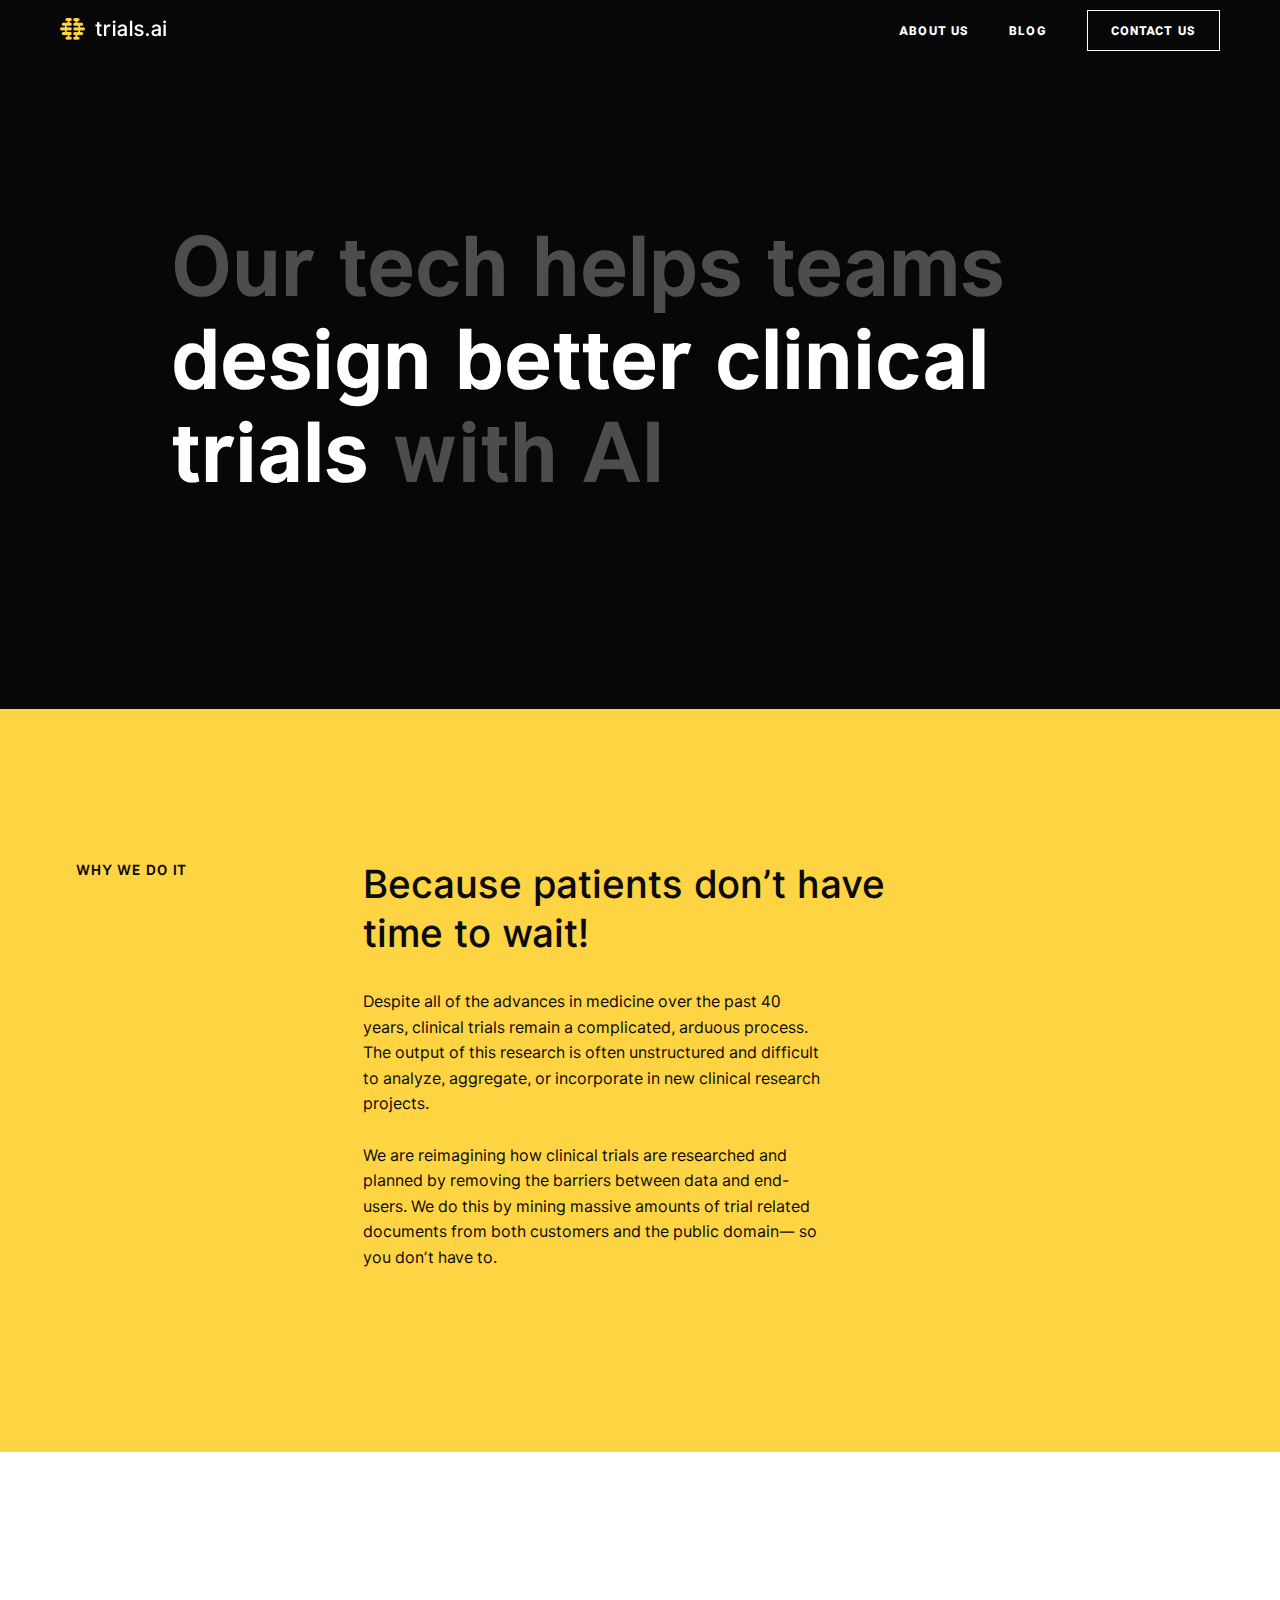
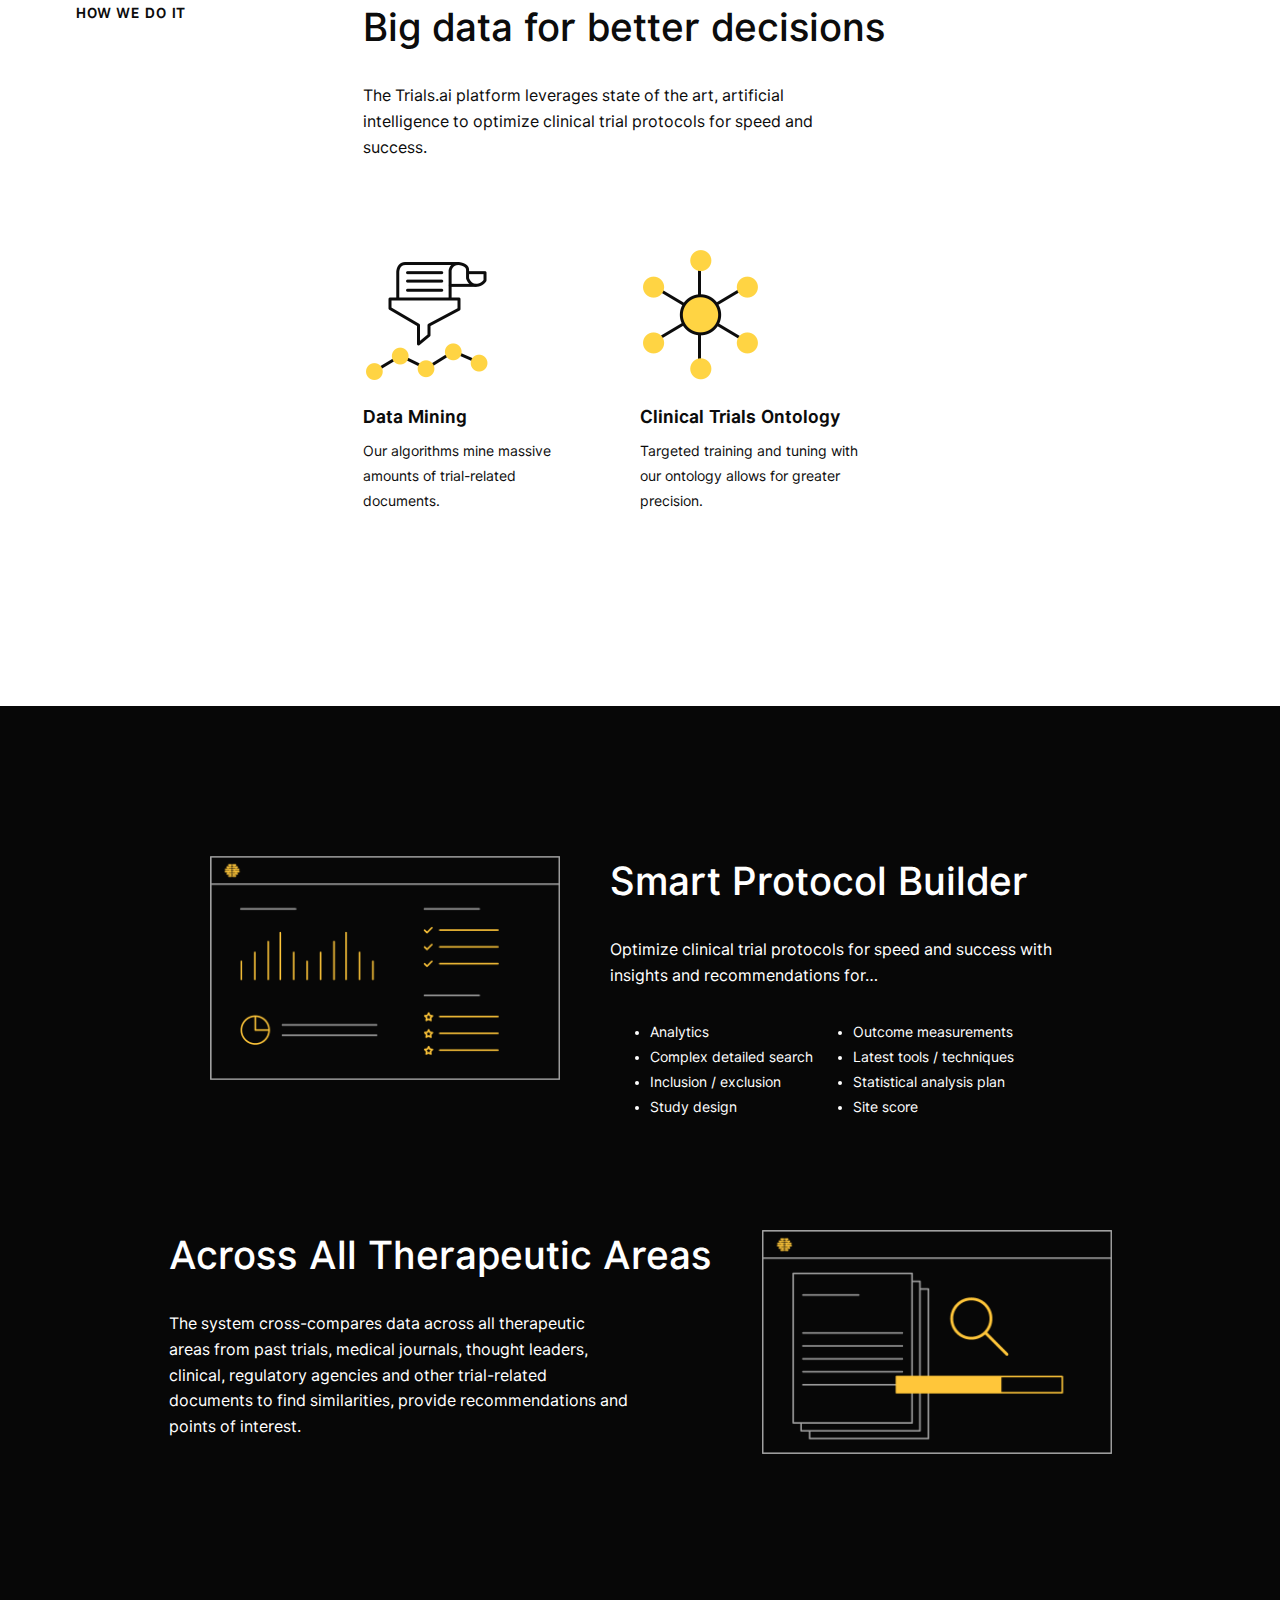
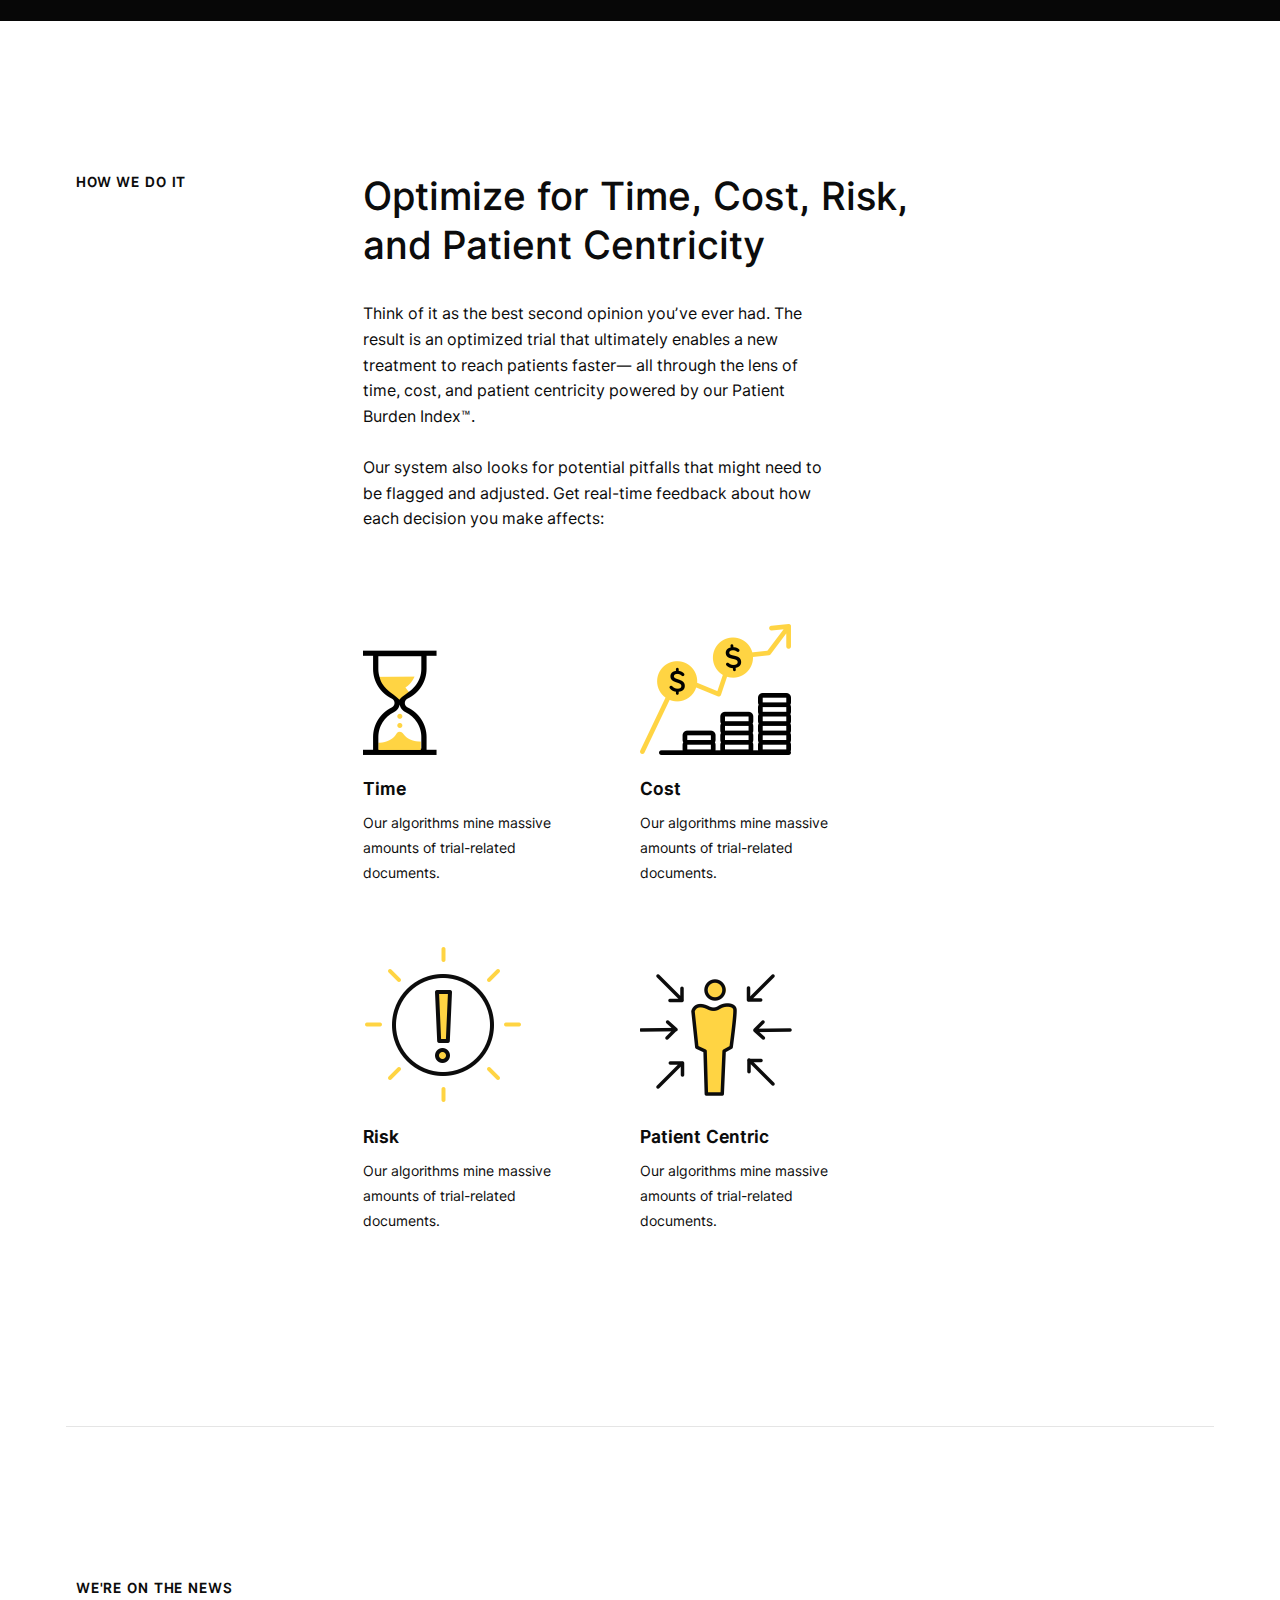
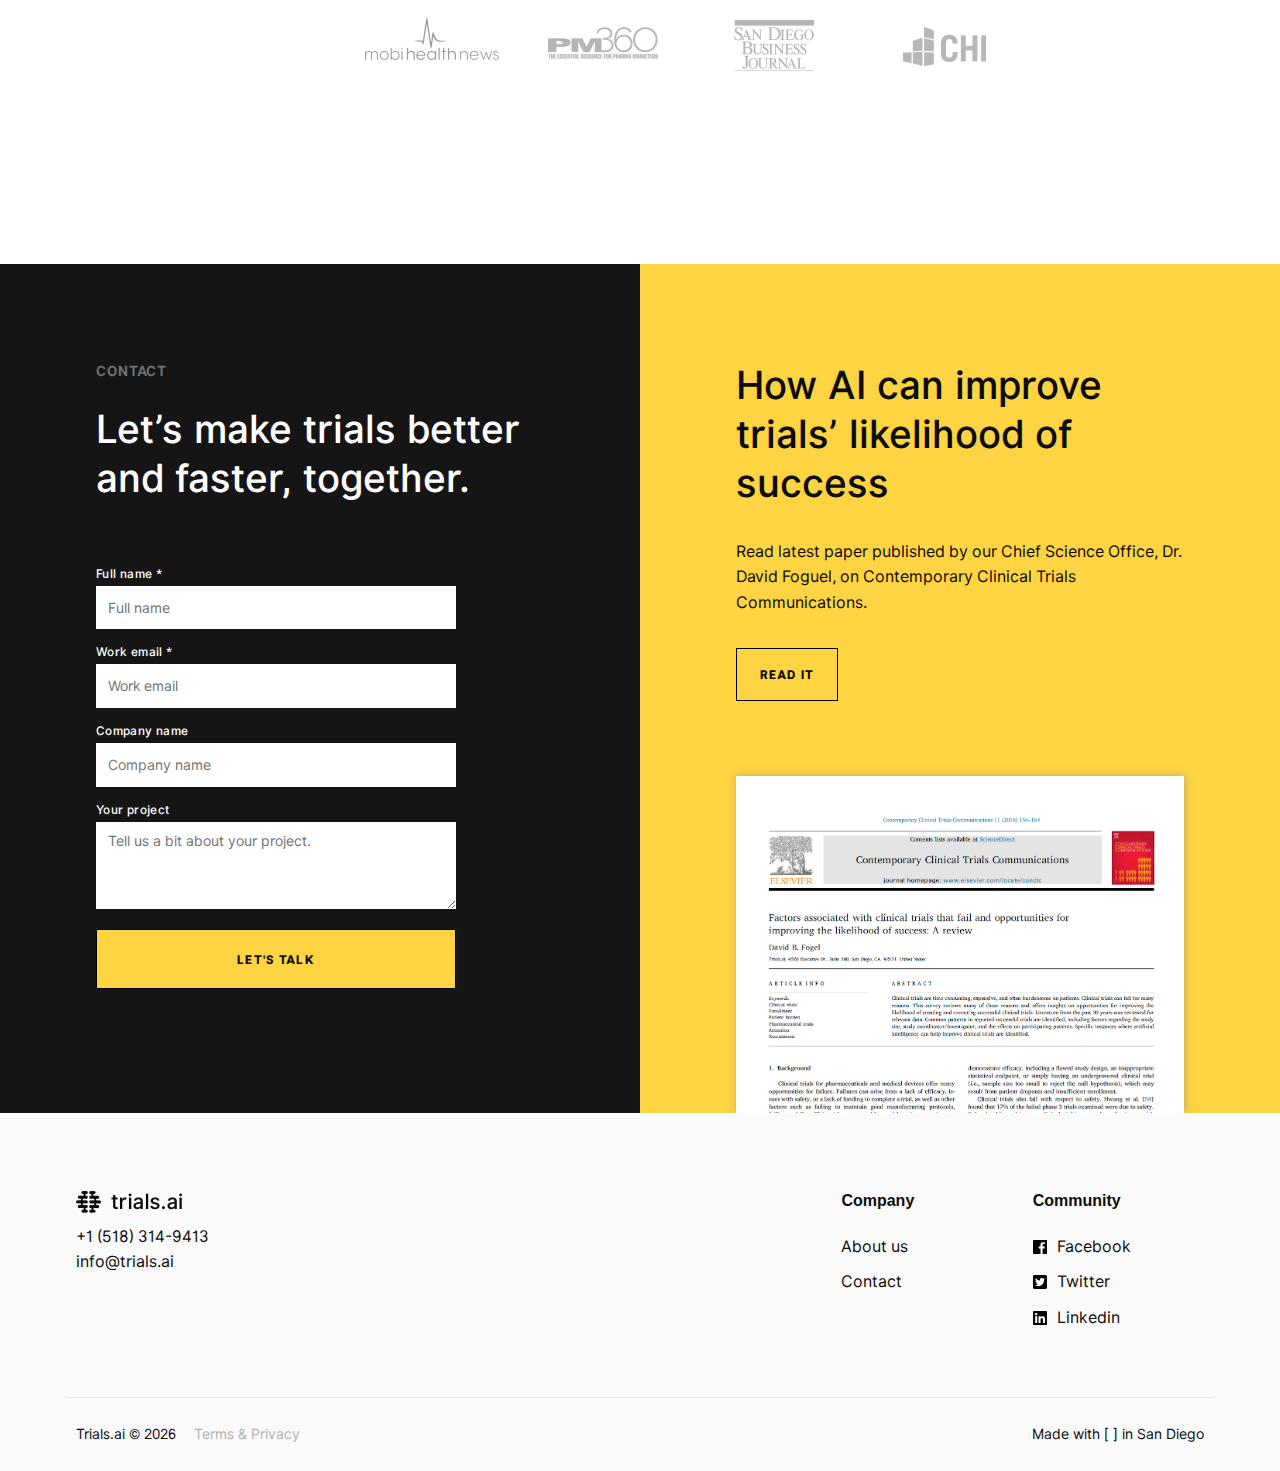
==== commit 55e53dbb: "js year:" ====
--- a/index.html
+++ b/index.html
@@ -2,228 +2,400 @@
 <!--  This site was created in Webflow. http://www.webflow.com  -->
 <!--  Last Published: Sun Apr 14 2019 19:59:22 GMT+0000 (UTC)  -->
 <html data-wf-page="5ca68e347fb85958d81ebe1b" data-wf-site="5ca68e347fb85972c41ebe1a">
-<head>
-  <meta charset="utf-8">
-  <title>Trials.ai</title>
-  <meta content="width=device-width, initial-scale=1" name="viewport">
-  <meta content="Webflow" name="generator">
-  <link href="css/normalize.css" rel="stylesheet" type="text/css">
-  <link href="css/webflow.css" rel="stylesheet" type="text/css">
-  <link href="css/trials-ai.webflow.css" rel="stylesheet" type="text/css">
-  <!-- [if lt IE 9]><script src="https://cdnjs.cloudflare.com/ajax/libs/html5shiv/3.7.3/html5shiv.min.js" type="text/javascript"></script><![endif] -->
-  <script type="text/javascript">!function(o,c){var n=c.documentElement,t=" w-mod-";n.className+=t+"js",("ontouchstart"in o||o.DocumentTouch&&c instanceof DocumentTouch)&&(n.className+=t+"touch")}(window,document);</script>
-  <link href="https://daks2k3a4ib2z.cloudfront.net/img/favicon.ico" rel="shortcut icon" type="image/x-icon">
-  <link href="https://daks2k3a4ib2z.cloudfront.net/img/webclip.png" rel="apple-touch-icon">
-</head>
-<body class="body">
-  <div class="custom-container">
-    <div data-collapse="medium" data-animation="default" data-duration="400" class="navbar w-nav">
-      <div class="custom-container nav-container w-container"><a href="index.html" class="brand w-nav-brand w--current"><img src="images/new_logo-white.png" width="108" alt="trials.ai logo" class="nav-logo"></a>
-        <nav role="navigation" class="nav-menu w-nav-menu"><a href="about-us.html" class="text-link w-nav-link">About us</a><a href="#" class="text-link white w-nav-link">Blog</a><a href="#" class="button white w-button">Contact us</a></nav>
-        <div class="menu-button w-nav-button">
-          <div class="icon-2 w-icon-nav-menu"></div>
-        </div>
-      </div>
-    </div>
-  </div>
-  <div class="section black header">
+  <head>
+    <meta charset="utf-8" />
+    <title>Trials.ai</title>
+    <meta content="width=device-width, initial-scale=1" name="viewport" />
+    <meta content="Webflow" name="generator" />
+    <link href="css/normalize.css" rel="stylesheet" type="text/css" />
+    <link href="css/webflow.css" rel="stylesheet" type="text/css" />
+    <link href="css/trials-ai.webflow.css" rel="stylesheet" type="text/css" />
+    <!-- [if lt IE 9]><script src="https://cdnjs.cloudflare.com/ajax/libs/html5shiv/3.7.3/html5shiv.min.js" type="text/javascript"></script><![endif] -->
+    <script type="text/javascript">
+      !(function(o, c) {
+        var n = c.documentElement,
+          t = ' w-mod-';
+        (n.className += t + 'js'),
+          ('ontouchstart' in o || (o.DocumentTouch && c instanceof DocumentTouch)) &&
+            (n.className += t + 'touch');
+      })(window, document);
+    </script>
+    <link
+      href="https://daks2k3a4ib2z.cloudfront.net/img/favicon.ico"
+      rel="shortcut icon"
+      type="image/x-icon"
+    />
+    <link href="https://daks2k3a4ib2z.cloudfront.net/img/webclip.png" rel="apple-touch-icon" />
+  </head>
+  <body class="body">
     <div class="custom-container">
-      <div class="columns w-row">
-        <div class="w-col w-col-1 w-col-stack"></div>
-        <div class="w-col w-col-10 w-col-stack">
-          <h1 class="h1">Our tech helps teams <strong class="special">design better clinical trials</strong> with AI</h1>
-        </div>
-        <div class="w-col w-col-1 w-col-stack"></div>
-      </div>
-    </div>
-  </div>
-  <div class="section yellow">
-    <div class="custom-container w-container">
-      <div class="columns w-row">
-        <div class="w-col w-col-3 w-col-stack">
-          <div class="r1">Why we do it</div>
-        </div>
-        <div class="w-col w-col-6 w-col-stack">
-          <h2 class="h2">Because patients don’t have time to wait!</h2>
-          <p class="copy-1">Despite all of the advances in medicine over the past 40 years, clinical trials remain a complicated, arduous process. The output of this research is often unstructured and difficult to analyze, aggregate, or incorporate in new clinical research projects.<br>‍<br>We are reimagining how clinical trials are researched and planned by removing the barriers between data and end-users. We do this by mining massive amounts of trial related documents from both customers and the public domain— so you don’t have to.</p>
-        </div>
-        <div class="w-col w-col-3 w-col-stack"></div>
-      </div>
-    </div>
-  </div>
-  <div class="section">
-    <div class="custom-container w-container">
-      <div class="columns w-row">
-        <div class="w-col w-col-3 w-col-stack">
-          <div class="r1">How we do it</div>
-        </div>
-        <div class="w-col w-col-6 w-col-stack">
-          <h2 class="h2">Big data for better decisions</h2>
-          <p class="copy-1">The Trials.ai platform leverages state of the art, artificial intelligence to optimize clinical trial protocols for speed and success.</p>
-          <div class="w-row">
-            <div class="w-col w-col-6">
-              <div class="blurb"><img src="images/illo_data-mining.png" width="160" alt="" class="icon">
-                <h3 class="h3">Data Mining</h3>
-                <p class="copy-3">Our algorithms mine massive amounts of trial-related documents.</p>
-              </div>
-            </div>
-            <div class="w-col w-col-6">
-              <div class="blurb"><img src="images/illo_ontology.png" width="160" alt="" class="icon">
-                <h3 class="h3">Clinical Trials Ontology</h3>
-                <p class="copy-3">Targeted training and tuning with our ontology allows for greater precision.</p>
-              </div>
-            </div>
-          </div>
-        </div>
-        <div class="w-col w-col-3 w-col-stack"></div>
-      </div>
-    </div>
-  </div>
-  <div class="section black">
-    <div class="custom-container w-container">
-      <div class="features-wrapper">
-        <div class="feature top-feature">
-          <div class="feature-img"><img src="images/banner-wire-screen-designs1.png" width="350" alt=""></div>
-          <div class="feature-text right">
-            <h2 class="h2 white">Smart Protocol Builder</h2>
-            <p class="copy-1 white">Optimize clinical trial protocols for speed and success with insights and recommendations for…</p>
-            <div class="two-column-list">
-              <ul class="list">
-                <li class="copy-3 white">Analytics</li>
-                <li class="copy-3 white">Complex detailed search</li>
-                <li class="copy-3 white">Inclusion / exclusion</li>
-                <li class="copy-3 white">Study design</li>
-              </ul>
-              <ul class="list-2">
-                <li class="copy-3 white">Outcome measurements</li>
-                <li class="copy-3 white">Latest tools / techniques</li>
-                <li class="copy-3 white">Statistical analysis plan</li>
-                <li class="copy-3 white">Site score</li>
-              </ul>
-            </div>
-          </div>
-        </div>
-        <div class="feature reverse bottom-feature">
-          <div class="feature-img"><img src="images/banner-wire-screen-designs2.png" width="350" alt=""></div>
-          <div class="feature-text left">
-            <h2 class="h2 white">Across All Therapeutic Areas</h2>
-            <p class="copy-1 white">The system cross-compares data across all therapeutic areas from past trials, medical journals, thought leaders, clinical, regulatory agencies and other trial-related documents to find similarities, provide recommendations and points of interest.</p>
-          </div>
-        </div>
-      </div>
-    </div>
-  </div>
-  <div class="section">
-    <div class="custom-container w-container">
-      <div class="columns w-row">
-        <div class="w-col w-col-3 w-col-stack">
-          <div class="r1">How we do it</div>
-        </div>
-        <div class="w-col w-col-6 w-col-stack">
-          <h2 class="h2">Optimize for Time, Cost, Risk, and Patient Centricity</h2>
-          <p class="copy-1">Think of it as the best second opinion you’ve ever had. The result is an optimized trial that ultimately enables a new treatment to reach patients faster— all through the lens of time, cost, and patient centricity powered by our Patient Burden Index™.<br>‍<br>Our system also looks for potential pitfalls that might need to be flagged and adjusted. Get real-time feedback about how each decision you make affects:</p>
-          <div class="w-row">
-            <div class="w-col w-col-6">
-              <div class="blurb"><img src="images/illo_time.png" width="160" alt="" class="icon">
-                <h3 class="h3">Time</h3>
-                <p class="copy-3">Our algorithms mine massive amounts of trial-related documents.</p>
-              </div>
-              <div class="blurb"><img src="images/illo_cost.png" width="160" alt="" class="icon">
-                <h3 class="h3">Risk</h3>
-                <p class="copy-3">Our algorithms mine massive amounts of trial-related documents.</p>
-              </div>
-            </div>
-            <div class="w-col w-col-6">
-              <div class="blurb"><img src="images/illo_risk.png" width="160" alt="" class="icon">
-                <h3 class="h3">Cost</h3>
-                <p class="copy-3">Our algorithms mine massive amounts of trial-related documents.</p>
-              </div>
-              <div class="blurb"><img src="images/illo_patient.png" width="160" alt="" class="icon">
-                <h3 class="h3">Patient Centric</h3>
-                <p class="copy-3">Our algorithms mine massive amounts of trial-related documents.</p>
-              </div>
-            </div>
-          </div>
-        </div>
-        <div class="w-col w-col-3 w-col-stack"></div>
-      </div>
-    </div>
-  </div>
-  <div class="section news">
-    <div class="custom-container w-container">
-      <div class="ruler"></div>
-      <div class="columns w-row">
-        <div class="w-col w-col-3 w-col-stack">
-          <div class="r1">We&#x27;re on the news</div>
-        </div>
-        <div class="w-col w-col-7 w-col-stack">
-          <div class="news-logos-wrapper"><a href="https://www.mobihealthnews.com/content/innovative-startups-improving-clinical-trial-recruitment-enrollment-retention-and-design" target="_blank" class="news-logo-wrapper w-inline-block"><img src="images/mobihealthnews_2x.png" width="137" alt="" class="news-logo"></a><a href="https://www.pm360online.com/trials-ai-is-accelerating-clinical-trials/" target="_blank" class="news-logo-wrapper w-inline-block"><img src="images/pm360_2x.png" width="137" alt="" class="news-logo"></a><a href="http://sdbj.com/news/2018/may/24/san-diego-venture-group-names-30-startups-2018-coo/" target="_blank" class="news-logo-wrapper w-inline-block"><img src="images/sandiegobusinessjournal_2x.png" width="137" alt="" class="news-logo"></a><a href="http://www.clinicalinformaticsnews.com/2017/09/29/the-intelligent-trial-ai-comes-to-clinical-trials.aspx" target="_blank" class="news-logo-wrapper w-inline-block"><img src="images/chi_2x.png" width="137" alt="" class="news-logo"></a></div>
-        </div>
-        <div class="w-col w-col-2 w-col-stack"></div>
-      </div>
-    </div>
-  </div>
-  <div class="section pre-footer">
-    <div class="pre-footer-section">
-      <div class="contact-form-section">
-        <div class="contact-section-wrapper">
-          <div class="r1 grey">Contact</div>
-          <h2 class="h2 white">Let’s make trials better and faster, together.</h2>
-          <div class="form-block w-form">
-            <form id="email-form" name="email-form" data-name="Email Form" class="footer-form"><label for="Full-name-2" class="r2">Full name *</label><input type="text" class="text-field w-input" maxlength="256" name="Full-name-2" data-name="Full Name 2" placeholder="Full name" id="Full-name-2" required=""><label for="Work-email-2" class="r2">Work email *</label><input type="email" class="text-field w-input" maxlength="256" name="Work-email-2" data-name="Work Email 2" placeholder="Work email" id="Work-email-2" required=""><label for="Company-name-2" class="r2">Company name</label><input type="text" maxlength="256" name="Company-name-2" data-name="Company Name 2" placeholder="Company name" id="Company-name-2" class="text-field w-input"><label for="Your-project-2" class="r2">Your project</label><textarea id="Your-project-2" name="Your-project-2" placeholder="Tell us a bit about your project." maxlength="5000" data-name="Your Project 2" class="text-field large-text-field w-input"></textarea><input type="submit" value="Let&#x27;s talk" data-wait="Please wait..." class="button form-button w-button"></form>
-            <div class="w-form-done">
-              <div>Thank you! Your submission has been received!</div>
-            </div>
-            <div class="w-form-fail">
-              <div>Oops! Something went wrong while submitting the form.</div>
-            </div>
-          </div>
-        </div>
-      </div>
-      <div class="scientific-paper-section">
-        <div class="scientific-paper-wrapper">
-          <h2 class="h2">How AI can improve trials’ likelihood of success</h2>
-          <p class="copy-1">Read latest paper published by our Chief Science Office, Dr. David Foguel, on Contemporary Clinical Trials Communications.</p><a href="#" class="button w-button">Read it</a><a href="#" class="scientific-paper-image w-inline-block"><img src="images/Reasons-Clinical-Trials-Fail.png" width="513.5" alt="" class="image"></a></div>
-      </div>
-    </div>
-  </div>
-  <div class="section footer">
-    <div class="custom-container w-container">
-      <div class="columns w-row">
-        <div class="w-col w-col-6">
-          <div class="footer-left-column"><a href="#" class="footer-logo w-inline-block"><img src="images/new_logo-black.png" width="108" alt=""></a><a href="tel:+15183149413" class="footer-link copy-1">+1 (518) 314-9413</a><a href="mailto:info@trials.ai" class="footer-link copy-1">info@trials.ai</a></div>
-        </div>
-        <div class="w-col w-col-2"></div>
-        <div class="footer-column w-col w-col-2">
-          <h4 class="h4">Company</h4>
-          <ul class="footer-list w-list-unstyled">
-            <li class="footer-li"><a href="about-us.html" class="footer-link copy-1">About us</a></li>
-            <li class="footer-li"><a href="#" class="footer-link copy-1">Contact</a></li>
-          </ul>
-        </div>
-        <div class="footer-column w-col w-col-2">
-          <h4 class="h4">Community</h4>
-          <ul class="footer-list w-list-unstyled">
-            <li class="footer-li"><a href="https://www.facebook.com/trialsai/" target="_blank" class="footer-link-block w-inline-block"><img src="images/facebook_icon.svg" alt="facebook icon" class="social-media-icon"><div class="footer-link copy-1">Facebook</div></a></li>
-            <li class="footer-li"><a href="https://twitter.com/trialsAI" target="_blank" class="footer-link-block w-inline-block"><img src="images/twitter_icon.svg" alt="" class="social-media-icon"><div class="footer-link copy-1">Twitter</div></a></li>
-            <li><a href="https://www.linkedin.com/company/trials.ai/" target="_blank" class="footer-link-block w-inline-block"><img src="images/linkedin_icon.svg" alt="" class="social-media-icon"><div class="footer-link copy-1">Linkedin</div></a></li>
-          </ul>
-        </div>
-      </div>
-      <div class="ruler footer-ruler"></div>
-      <div class="columns w-row">
-        <div class="w-col w-col-6">
-          <div class="footer-bottom-left">
-            <div class="copy-3">Trials.ai © 2019</div><a href="https://trials.ai/privacy-policy/" class="copy-3 terms-link">Terms &amp; Privacy</a></div>
-        </div>
-        <div class="w-col w-col-6">
-          <div class="copy-3 footer-right">Made with [ ] in San Diego</div>
-        </div>
-      </div>
-    </div>
-  </div>
-  <script src="https://d1tdp7z6w94jbb.cloudfront.net/js/jquery-3.3.1.min.js" type="text/javascript" integrity="sha256-FgpCb/KJQlLNfOu91ta32o/NMZxltwRo8QtmkMRdAu8=" crossorigin="anonymous"></script>
-  <script src="js/webflow.js" type="text/javascript"></script>
-  <!-- [if lte IE 9]><script src="https://cdnjs.cloudflare.com/ajax/libs/placeholders/3.0.2/placeholders.min.js"></script><![endif] -->
-</body>
-</html>+      <div data-collapse="medium" data-animation="default" data-duration="400" class="navbar w-nav">
+        <div class="custom-container nav-container w-container">
+          <a href="index.html" class="brand w-nav-brand w--current"
+            ><img src="images/new_logo-white.png" width="108" alt="trials.ai logo" class="nav-logo"
+          /></a>
+          <nav role="navigation" class="nav-menu w-nav-menu">
+            <a href="about-us.html" class="text-link w-nav-link">About us</a
+            ><a href="#" class="text-link white w-nav-link">Blog</a
+            ><a href="#" class="button white w-button">Contact us</a>
+          </nav>
+          <div class="menu-button w-nav-button">
+            <div class="icon-2 w-icon-nav-menu"></div>
+          </div>
+        </div>
+      </div>
+    </div>
+    <div class="section black header">
+      <div class="custom-container">
+        <div class="columns w-row">
+          <div class="w-col w-col-1 w-col-stack"></div>
+          <div class="w-col w-col-10 w-col-stack">
+            <h1 class="h1">
+              Our tech helps teams <strong class="special">design better clinical trials</strong> with AI
+            </h1>
+          </div>
+          <div class="w-col w-col-1 w-col-stack"></div>
+        </div>
+      </div>
+    </div>
+    <div class="section yellow">
+      <div class="custom-container w-container">
+        <div class="columns w-row">
+          <div class="w-col w-col-3 w-col-stack">
+            <div class="r1">Why we do it</div>
+          </div>
+          <div class="w-col w-col-6 w-col-stack">
+            <h2 class="h2">Because patients don’t have time to wait!</h2>
+            <p class="copy-1">
+              Despite all of the advances in medicine over the past 40 years, clinical trials remain a
+              complicated, arduous process. The output of this research is often unstructured and difficult to
+              analyze, aggregate, or incorporate in new clinical research projects.<br />‍<br />We are
+              reimagining how clinical trials are researched and planned by removing the barriers between data
+              and end-users. We do this by mining massive amounts of trial related documents from both
+              customers and the public domain— so you don’t have to.
+            </p>
+          </div>
+          <div class="w-col w-col-3 w-col-stack"></div>
+        </div>
+      </div>
+    </div>
+    <div class="section">
+      <div class="custom-container w-container">
+        <div class="columns w-row">
+          <div class="w-col w-col-3 w-col-stack">
+            <div class="r1">How we do it</div>
+          </div>
+          <div class="w-col w-col-6 w-col-stack">
+            <h2 class="h2">Big data for better decisions</h2>
+            <p class="copy-1">
+              The Trials.ai platform leverages state of the art, artificial intelligence to optimize clinical
+              trial protocols for speed and success.
+            </p>
+            <div class="w-row">
+              <div class="w-col w-col-6">
+                <div class="blurb">
+                  <img src="images/illo_data-mining.png" width="160" alt="" class="icon" />
+                  <h3 class="h3">Data Mining</h3>
+                  <p class="copy-3">Our algorithms mine massive amounts of trial-related documents.</p>
+                </div>
+              </div>
+              <div class="w-col w-col-6">
+                <div class="blurb">
+                  <img src="images/illo_ontology.png" width="160" alt="" class="icon" />
+                  <h3 class="h3">Clinical Trials Ontology</h3>
+                  <p class="copy-3">
+                    Targeted training and tuning with our ontology allows for greater precision.
+                  </p>
+                </div>
+              </div>
+            </div>
+          </div>
+          <div class="w-col w-col-3 w-col-stack"></div>
+        </div>
+      </div>
+    </div>
+    <div class="section black">
+      <div class="custom-container w-container">
+        <div class="features-wrapper">
+          <div class="feature top-feature">
+            <div class="feature-img">
+              <img src="images/banner-wire-screen-designs1.png" width="350" alt="" />
+            </div>
+            <div class="feature-text right">
+              <h2 class="h2 white">Smart Protocol Builder</h2>
+              <p class="copy-1 white">
+                Optimize clinical trial protocols for speed and success with insights and recommendations for…
+              </p>
+              <div class="two-column-list">
+                <ul class="list">
+                  <li class="copy-3 white">Analytics</li>
+                  <li class="copy-3 white">Complex detailed search</li>
+                  <li class="copy-3 white">Inclusion / exclusion</li>
+                  <li class="copy-3 white">Study design</li>
+                </ul>
+                <ul class="list-2">
+                  <li class="copy-3 white">Outcome measurements</li>
+                  <li class="copy-3 white">Latest tools / techniques</li>
+                  <li class="copy-3 white">Statistical analysis plan</li>
+                  <li class="copy-3 white">Site score</li>
+                </ul>
+              </div>
+            </div>
+          </div>
+          <div class="feature reverse bottom-feature">
+            <div class="feature-img">
+              <img src="images/banner-wire-screen-designs2.png" width="350" alt="" />
+            </div>
+            <div class="feature-text left">
+              <h2 class="h2 white">Across All Therapeutic Areas</h2>
+              <p class="copy-1 white">
+                The system cross-compares data across all therapeutic areas from past trials, medical
+                journals, thought leaders, clinical, regulatory agencies and other trial-related documents to
+                find similarities, provide recommendations and points of interest.
+              </p>
+            </div>
+          </div>
+        </div>
+      </div>
+    </div>
+    <div class="section">
+      <div class="custom-container w-container">
+        <div class="columns w-row">
+          <div class="w-col w-col-3 w-col-stack">
+            <div class="r1">How we do it</div>
+          </div>
+          <div class="w-col w-col-6 w-col-stack">
+            <h2 class="h2">Optimize for Time, Cost, Risk, and Patient Centricity</h2>
+            <p class="copy-1">
+              Think of it as the best second opinion you’ve ever had. The result is an optimized trial that
+              ultimately enables a new treatment to reach patients faster— all through the lens of time, cost,
+              and patient centricity powered by our Patient Burden Index™.<br />‍<br />Our system also looks
+              for potential pitfalls that might need to be flagged and adjusted. Get real-time feedback about
+              how each decision you make affects:
+            </p>
+            <div class="w-row">
+              <div class="w-col w-col-6">
+                <div class="blurb">
+                  <img src="images/illo_time.png" width="160" alt="" class="icon" />
+                  <h3 class="h3">Time</h3>
+                  <p class="copy-3">Our algorithms mine massive amounts of trial-related documents.</p>
+                </div>
+                <div class="blurb">
+                  <img src="images/illo_cost.png" width="160" alt="" class="icon" />
+                  <h3 class="h3">Risk</h3>
+                  <p class="copy-3">Our algorithms mine massive amounts of trial-related documents.</p>
+                </div>
+              </div>
+              <div class="w-col w-col-6">
+                <div class="blurb">
+                  <img src="images/illo_risk.png" width="160" alt="" class="icon" />
+                  <h3 class="h3">Cost</h3>
+                  <p class="copy-3">Our algorithms mine massive amounts of trial-related documents.</p>
+                </div>
+                <div class="blurb">
+                  <img src="images/illo_patient.png" width="160" alt="" class="icon" />
+                  <h3 class="h3">Patient Centric</h3>
+                  <p class="copy-3">Our algorithms mine massive amounts of trial-related documents.</p>
+                </div>
+              </div>
+            </div>
+          </div>
+          <div class="w-col w-col-3 w-col-stack"></div>
+        </div>
+      </div>
+    </div>
+    <div class="section news">
+      <div class="custom-container w-container">
+        <div class="ruler"></div>
+        <div class="columns w-row">
+          <div class="w-col w-col-3 w-col-stack">
+            <div class="r1">We&#x27;re on the news</div>
+          </div>
+          <div class="w-col w-col-7 w-col-stack">
+            <div class="news-logos-wrapper">
+              <a
+                href="https://www.mobihealthnews.com/content/innovative-startups-improving-clinical-trial-recruitment-enrollment-retention-and-design"
+                target="_blank"
+                class="news-logo-wrapper w-inline-block"
+                ><img src="images/mobihealthnews_2x.png" width="137" alt="" class="news-logo"/></a
+              ><a
+                href="https://www.pm360online.com/trials-ai-is-accelerating-clinical-trials/"
+                target="_blank"
+                class="news-logo-wrapper w-inline-block"
+                ><img src="images/pm360_2x.png" width="137" alt="" class="news-logo"/></a
+              ><a
+                href="http://sdbj.com/news/2018/may/24/san-diego-venture-group-names-30-startups-2018-coo/"
+                target="_blank"
+                class="news-logo-wrapper w-inline-block"
+                ><img src="images/sandiegobusinessjournal_2x.png" width="137" alt="" class="news-logo"/></a
+              ><a
+                href="http://www.clinicalinformaticsnews.com/2017/09/29/the-intelligent-trial-ai-comes-to-clinical-trials.aspx"
+                target="_blank"
+                class="news-logo-wrapper w-inline-block"
+                ><img src="images/chi_2x.png" width="137" alt="" class="news-logo"
+              /></a>
+            </div>
+          </div>
+          <div class="w-col w-col-2 w-col-stack"></div>
+        </div>
+      </div>
+    </div>
+    <div class="section pre-footer">
+      <div class="pre-footer-section">
+        <div class="contact-form-section">
+          <div class="contact-section-wrapper">
+            <div class="r1 grey">Contact</div>
+            <h2 class="h2 white">Let’s make trials better and faster, together.</h2>
+            <div class="form-block w-form">
+              <form id="email-form" name="email-form" data-name="Email Form" class="footer-form">
+                <label for="Full-name-2" class="r2">Full name *</label
+                ><input
+                  type="text"
+                  class="text-field w-input"
+                  maxlength="256"
+                  name="Full-name-2"
+                  data-name="Full Name 2"
+                  placeholder="Full name"
+                  id="Full-name-2"
+                  required=""
+                /><label for="Work-email-2" class="r2">Work email *</label
+                ><input
+                  type="email"
+                  class="text-field w-input"
+                  maxlength="256"
+                  name="Work-email-2"
+                  data-name="Work Email 2"
+                  placeholder="Work email"
+                  id="Work-email-2"
+                  required=""
+                /><label for="Company-name-2" class="r2">Company name</label
+                ><input
+                  type="text"
+                  maxlength="256"
+                  name="Company-name-2"
+                  data-name="Company Name 2"
+                  placeholder="Company name"
+                  id="Company-name-2"
+                  class="text-field w-input"
+                /><label for="Your-project-2" class="r2">Your project</label
+                ><textarea
+                  id="Your-project-2"
+                  name="Your-project-2"
+                  placeholder="Tell us a bit about your project."
+                  maxlength="5000"
+                  data-name="Your Project 2"
+                  class="text-field large-text-field w-input"
+                ></textarea
+                ><input
+                  type="submit"
+                  value="Let&#x27;s talk"
+                  data-wait="Please wait..."
+                  class="button form-button w-button"
+                />
+              </form>
+              <div class="w-form-done">
+                <div>Thank you! Your submission has been received!</div>
+              </div>
+              <div class="w-form-fail">
+                <div>Oops! Something went wrong while submitting the form.</div>
+              </div>
+            </div>
+          </div>
+        </div>
+        <div class="scientific-paper-section">
+          <div class="scientific-paper-wrapper">
+            <h2 class="h2">How AI can improve trials’ likelihood of success</h2>
+            <p class="copy-1">
+              Read latest paper published by our Chief Science Office, Dr. David Foguel, on Contemporary
+              Clinical Trials Communications.
+            </p>
+            <a href="#" class="button w-button">Read it</a
+            ><a href="#" class="scientific-paper-image w-inline-block"
+              ><img src="images/Reasons-Clinical-Trials-Fail.png" width="513.5" alt="" class="image"
+            /></a>
+          </div>
+        </div>
+      </div>
+    </div>
+    <div class="section footer">
+      <div class="custom-container w-container">
+        <div class="columns w-row">
+          <div class="w-col w-col-6">
+            <div class="footer-left-column">
+              <a href="#" class="footer-logo w-inline-block"
+                ><img src="images/new_logo-black.png" width="108" alt=""/></a
+              ><a href="tel:+15183149413" class="footer-link copy-1">+1 (518) 314-9413</a
+              ><a href="mailto:info@trials.ai" class="footer-link copy-1">info@trials.ai</a>
+            </div>
+          </div>
+          <div class="w-col w-col-2"></div>
+          <div class="footer-column w-col w-col-2">
+            <h4 class="h4">Company</h4>
+            <ul class="footer-list w-list-unstyled">
+              <li class="footer-li"><a href="about-us.html" class="footer-link copy-1">About us</a></li>
+              <li class="footer-li"><a href="#" class="footer-link copy-1">Contact</a></li>
+            </ul>
+          </div>
+          <div class="footer-column w-col w-col-2">
+            <h4 class="h4">Community</h4>
+            <ul class="footer-list w-list-unstyled">
+              <li class="footer-li">
+                <a
+                  href="https://www.facebook.com/trialsai/"
+                  target="_blank"
+                  class="footer-link-block w-inline-block"
+                  ><img src="images/facebook_icon.svg" alt="facebook icon" class="social-media-icon" />
+                  <div class="footer-link copy-1">Facebook</div></a
+                >
+              </li>
+              <li class="footer-li">
+                <a
+                  href="https://twitter.com/trialsAI"
+                  target="_blank"
+                  class="footer-link-block w-inline-block"
+                  ><img src="images/twitter_icon.svg" alt="" class="social-media-icon" />
+                  <div class="footer-link copy-1">Twitter</div></a
+                >
+              </li>
+              <li>
+                <a
+                  href="https://www.linkedin.com/company/trials.ai/"
+                  target="_blank"
+                  class="footer-link-block w-inline-block"
+                  ><img src="images/linkedin_icon.svg" alt="" class="social-media-icon" />
+                  <div class="footer-link copy-1">Linkedin</div></a
+                >
+              </li>
+            </ul>
+          </div>
+        </div>
+        <div class="ruler footer-ruler"></div>
+        <div class="columns w-row">
+          <div class="w-col w-col-6">
+            <div class="footer-bottom-left">
+              <div class="copy-3">
+                Trials.ai ©
+                <script type="text/javascript">
+                  var year = new Date();
+                  document.write(year.getFullYear());
+                </script>
+              </div>
+              <a href="https://trials.ai/privacy-policy/" class="copy-3 terms-link">Terms &amp; Privacy</a>
+            </div>
+          </div>
+          <div class="w-col w-col-6">
+            <div class="copy-3 footer-right">Made with [ ] in San Diego</div>
+          </div>
+        </div>
+      </div>
+    </div>
+    <script
+      src="https://d1tdp7z6w94jbb.cloudfront.net/js/jquery-3.3.1.min.js"
+      type="text/javascript"
+      integrity="sha256-FgpCb/KJQlLNfOu91ta32o/NMZxltwRo8QtmkMRdAu8="
+      crossorigin="anonymous"
+    ></script>
+    <script src="js/webflow.js" type="text/javascript"></script>
+    <!-- [if lte IE 9]><script src="https://cdnjs.cloudflare.com/ajax/libs/placeholders/3.0.2/placeholders.min.js"></script><![endif] -->
+  </body>
+</html>
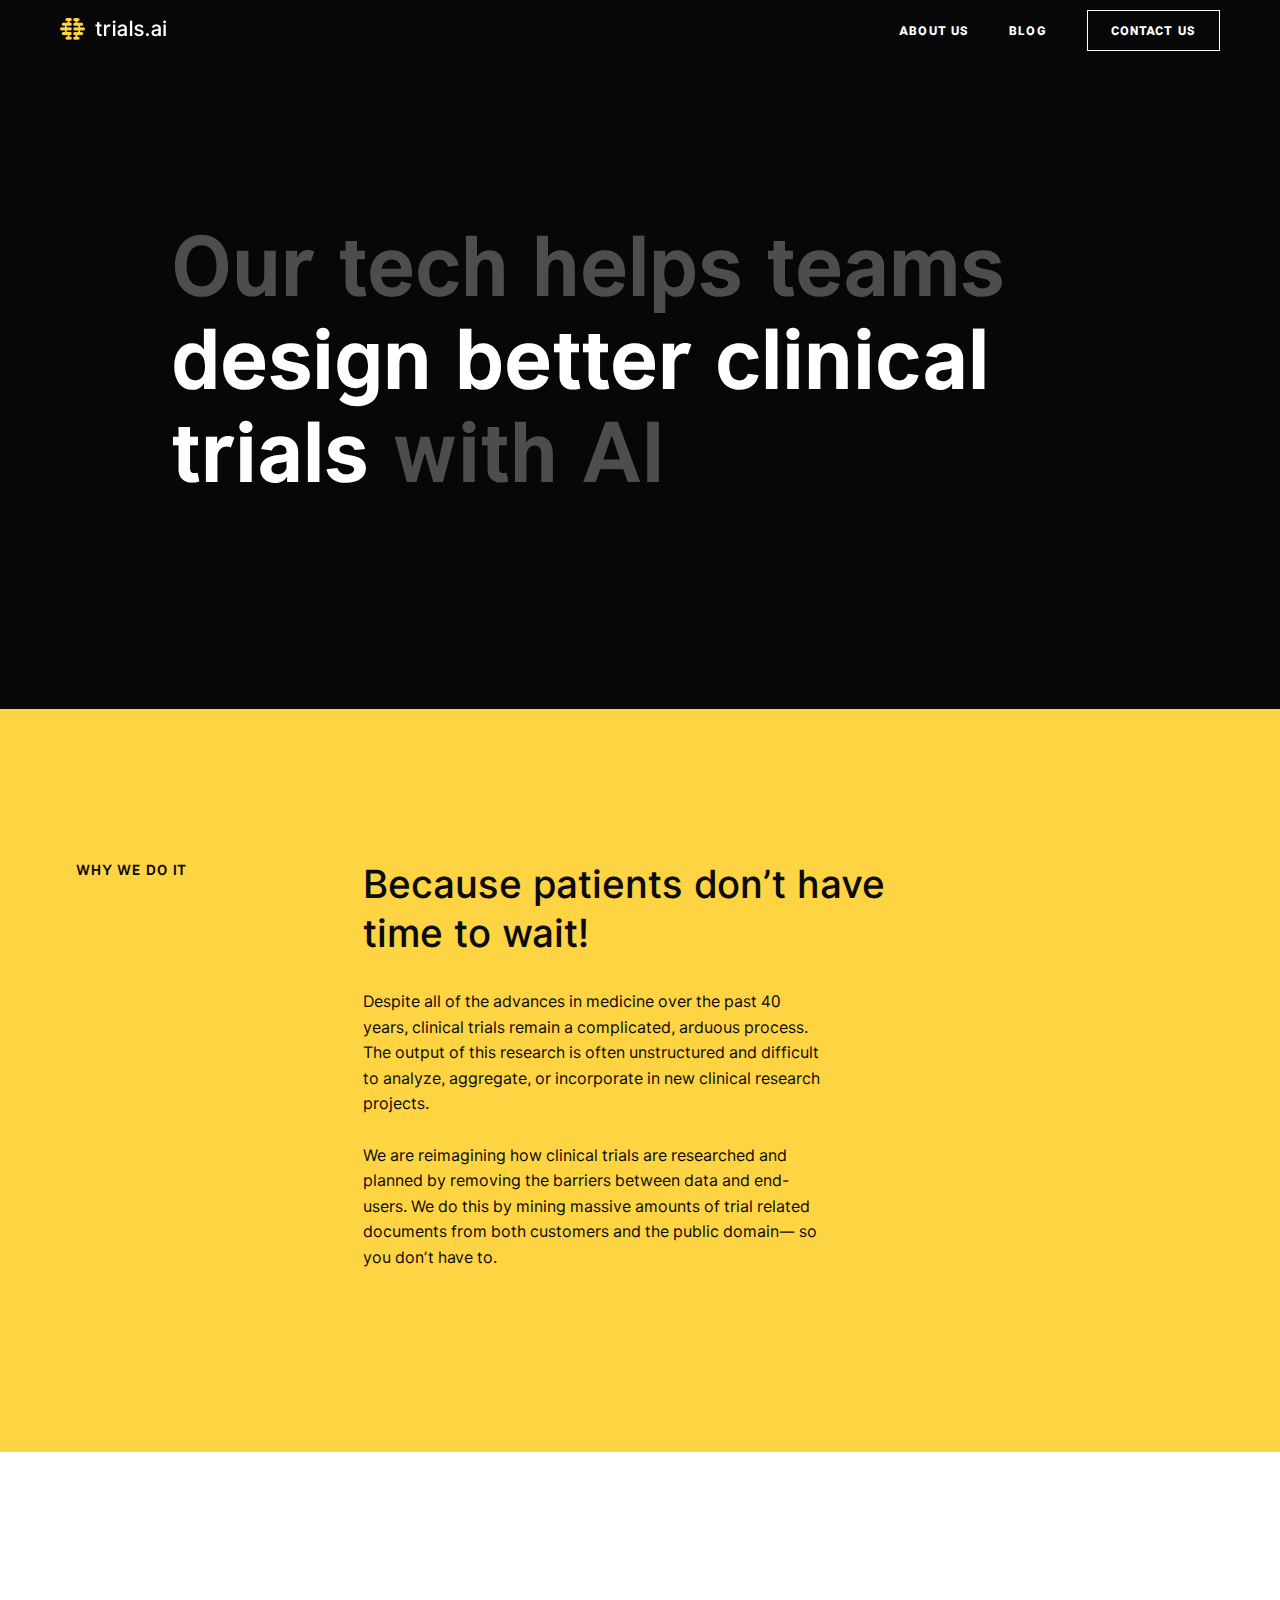
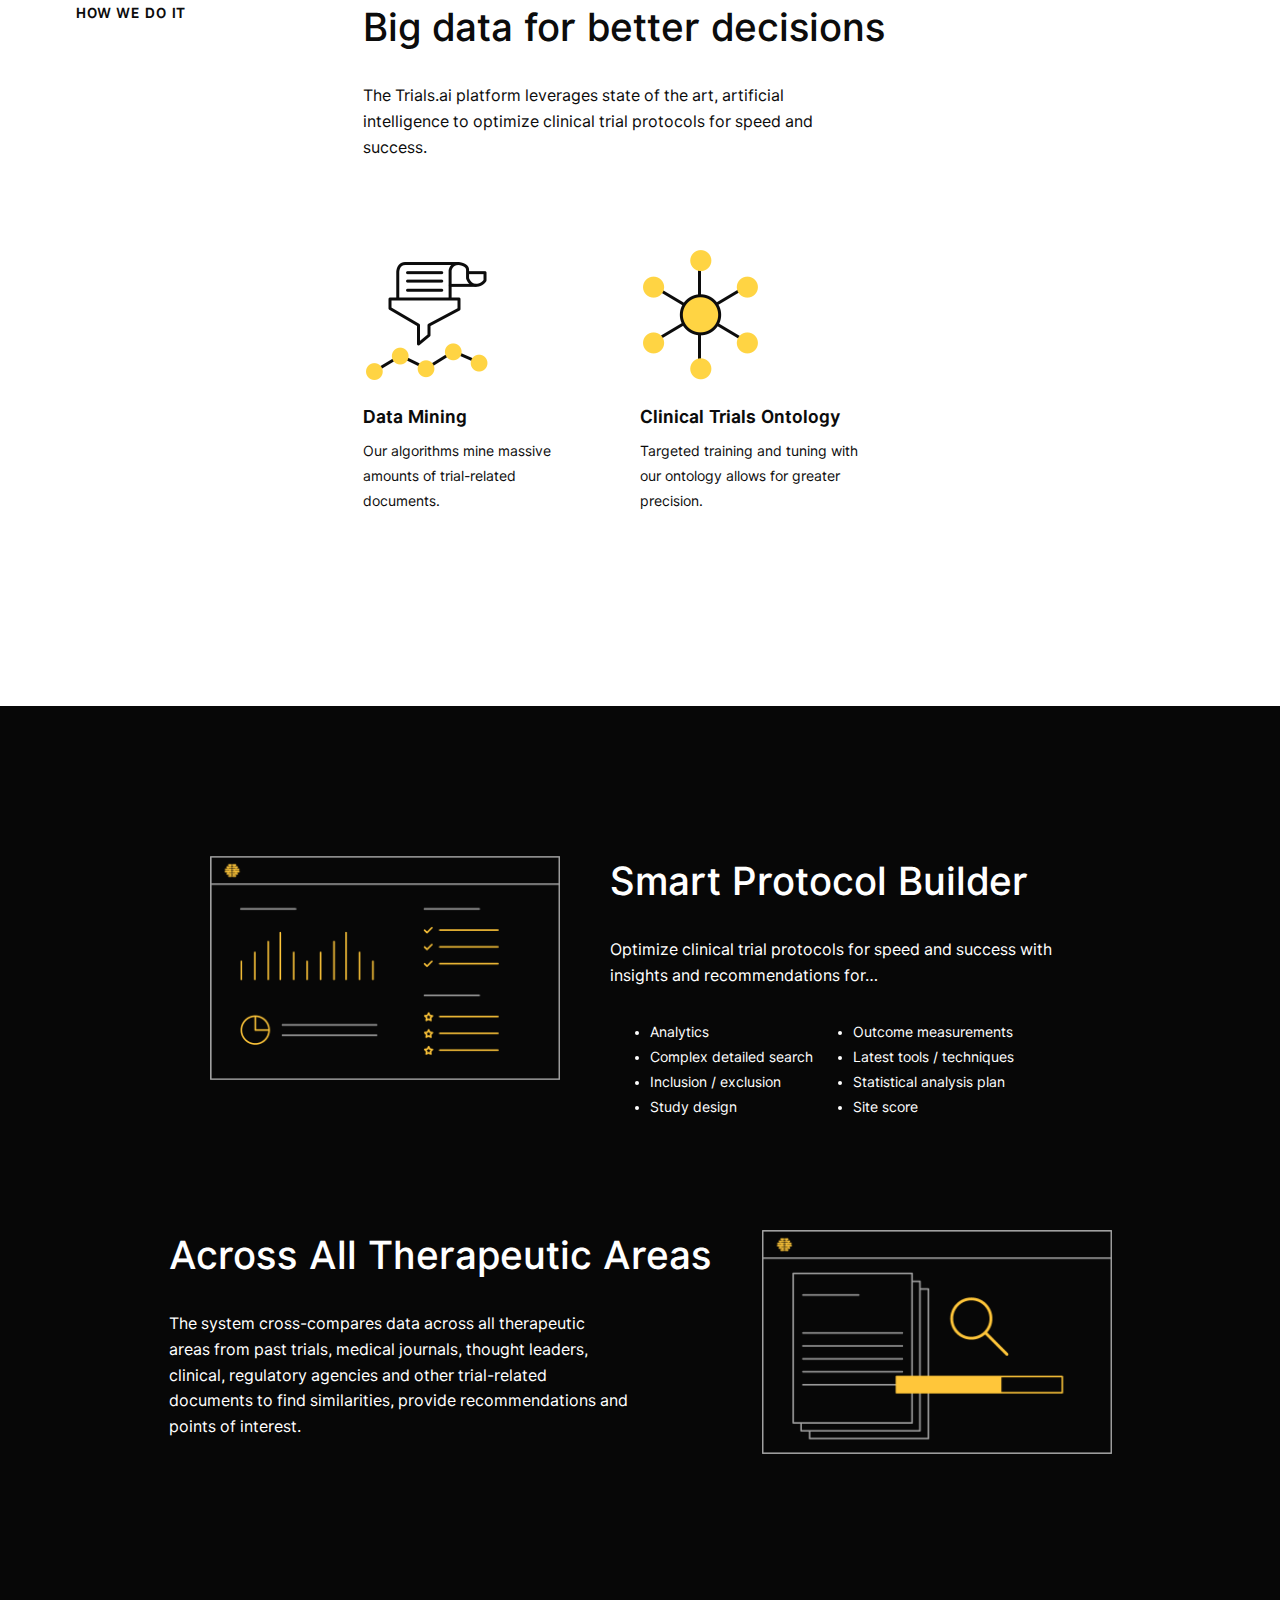
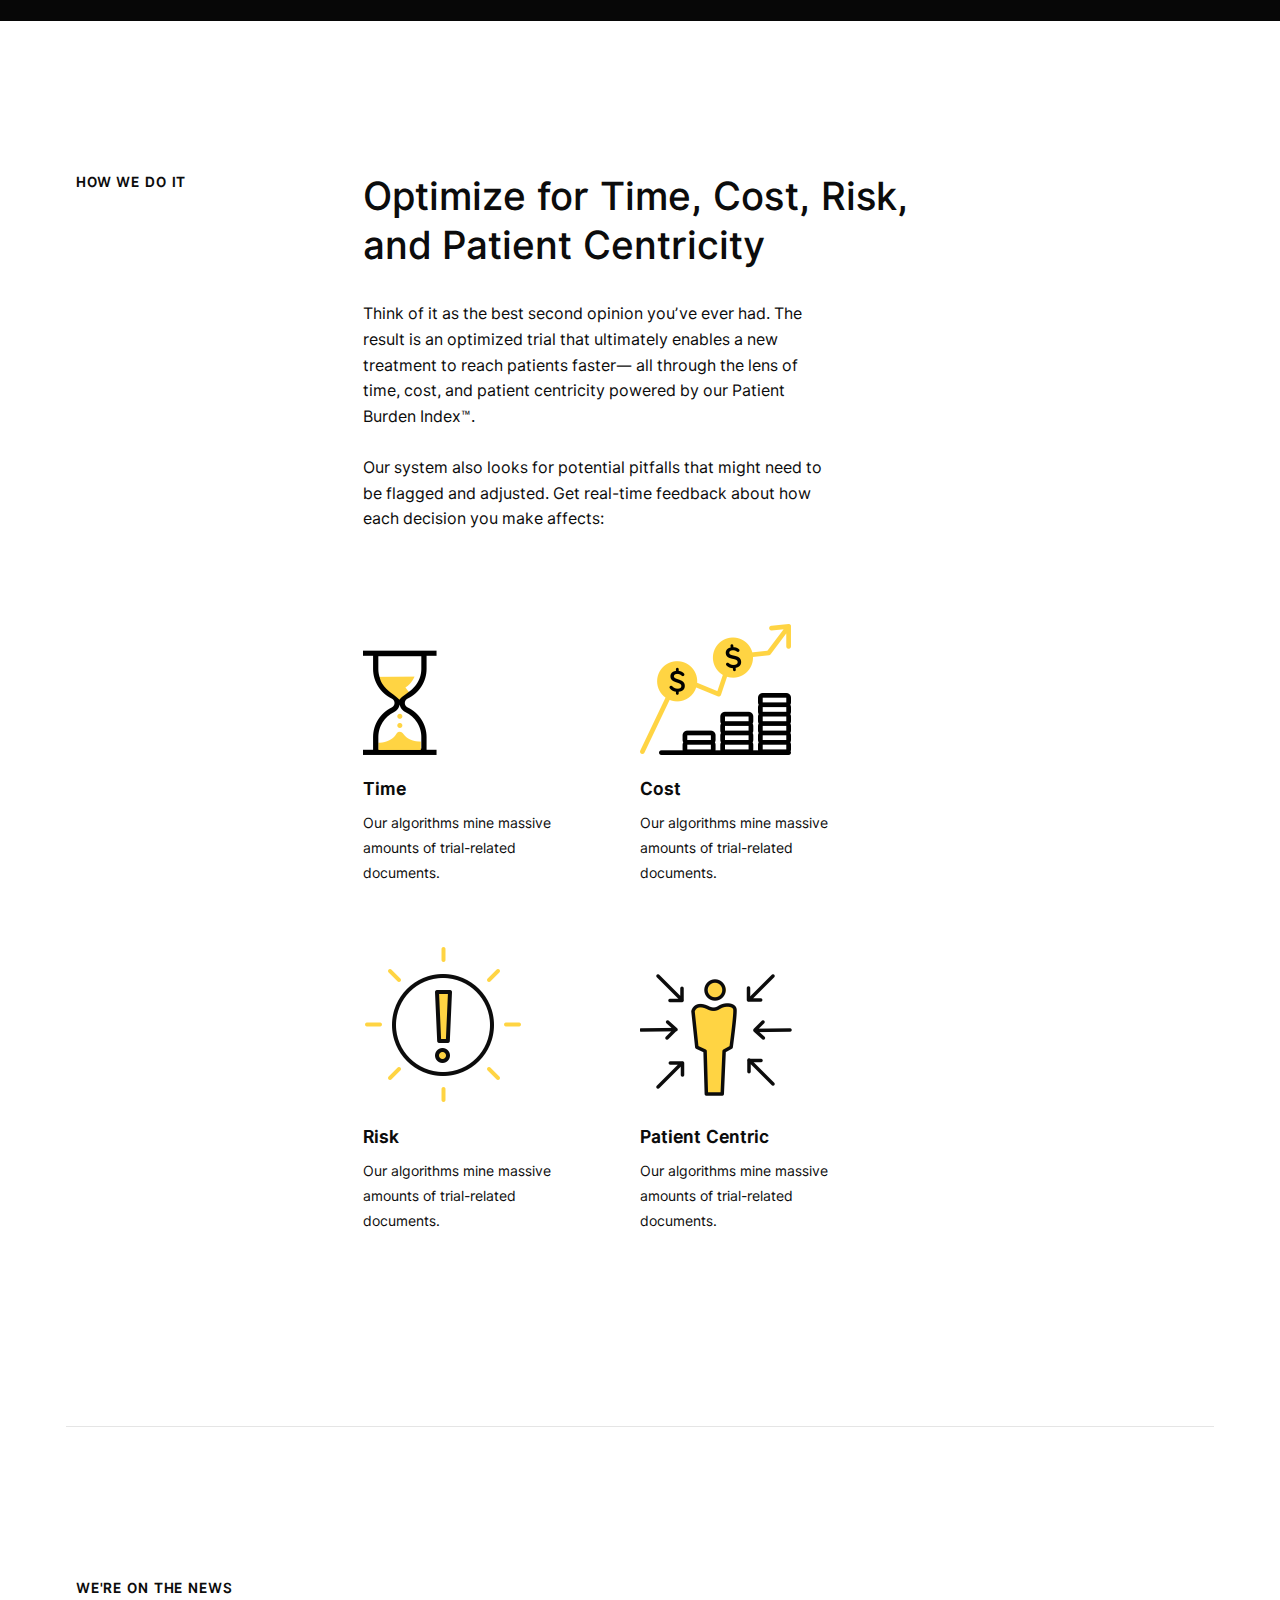
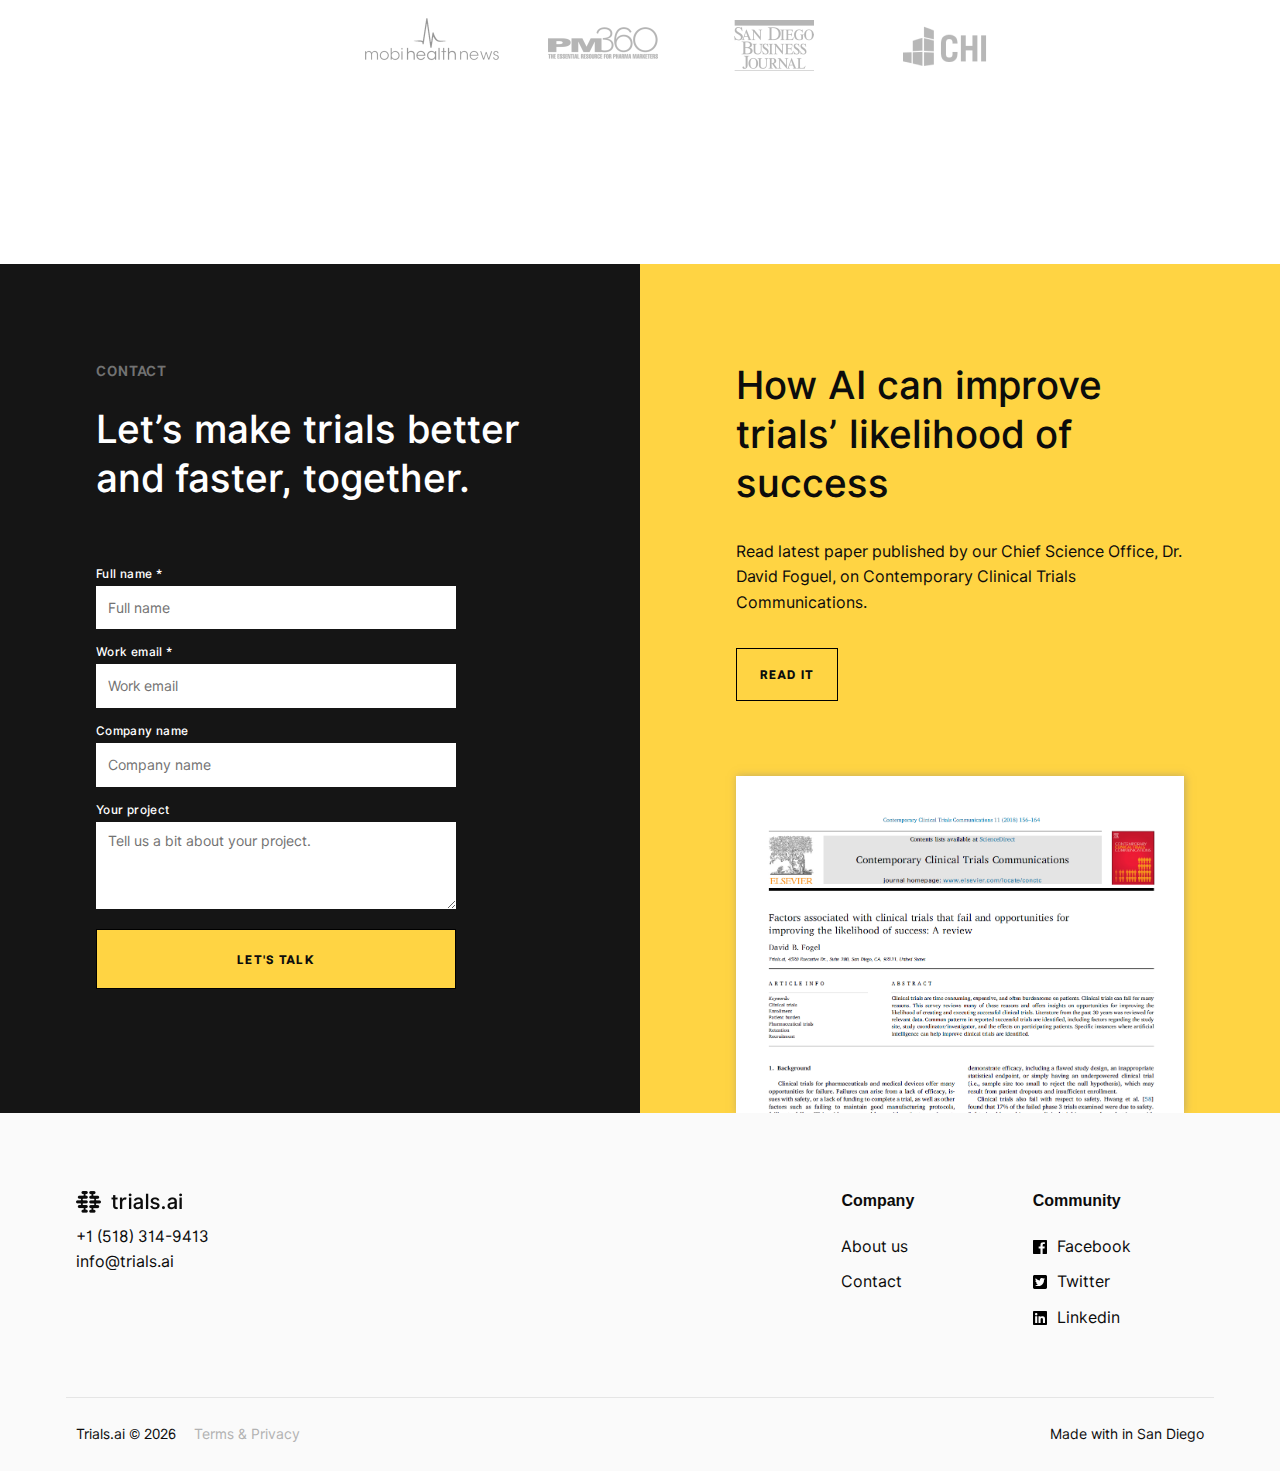
==== commit 4ba2036e: "Add icon" ====
--- a/index.html
+++ b/index.html
@@ -10,6 +10,8 @@
     <link href="css/normalize.css" rel="stylesheet" type="text/css" />
     <link href="css/webflow.css" rel="stylesheet" type="text/css" />
     <link href="css/trials-ai.webflow.css" rel="stylesheet" type="text/css" />
+    <link href="https://afeld.github.io/emoji-css/emoji.css" rel="stylesheet" />
+
     <!-- [if lt IE 9]><script src="https://cdnjs.cloudflare.com/ajax/libs/html5shiv/3.7.3/html5shiv.min.js" type="text/javascript"></script><![endif] -->
     <script type="text/javascript">
       !(function(o, c) {
@@ -384,7 +386,7 @@
             </div>
           </div>
           <div class="w-col w-col-6">
-            <div class="copy-3 footer-right">Made with [ ] in San Diego</div>
+            <div class="copy-3 footer-right">Made with <i class="“em" em-the_horns”></i> in San Diego</div>
           </div>
         </div>
       </div>
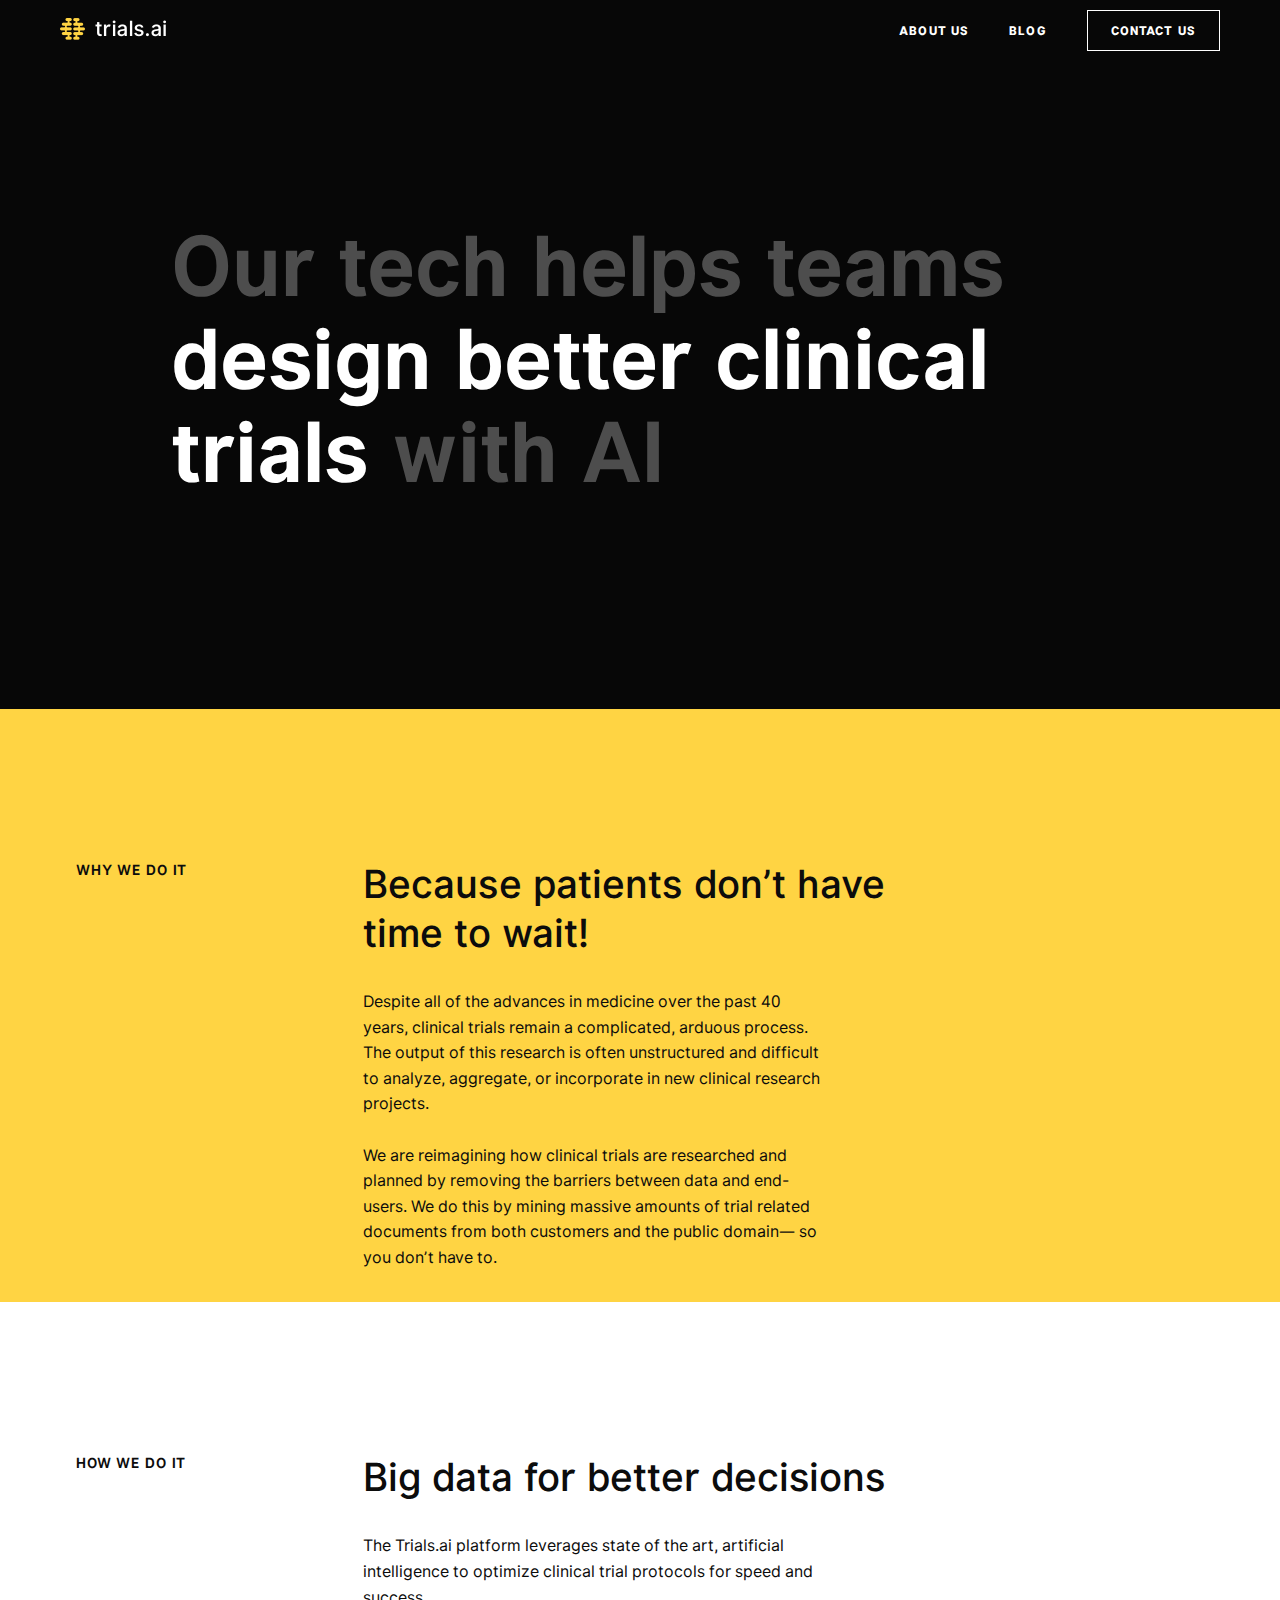
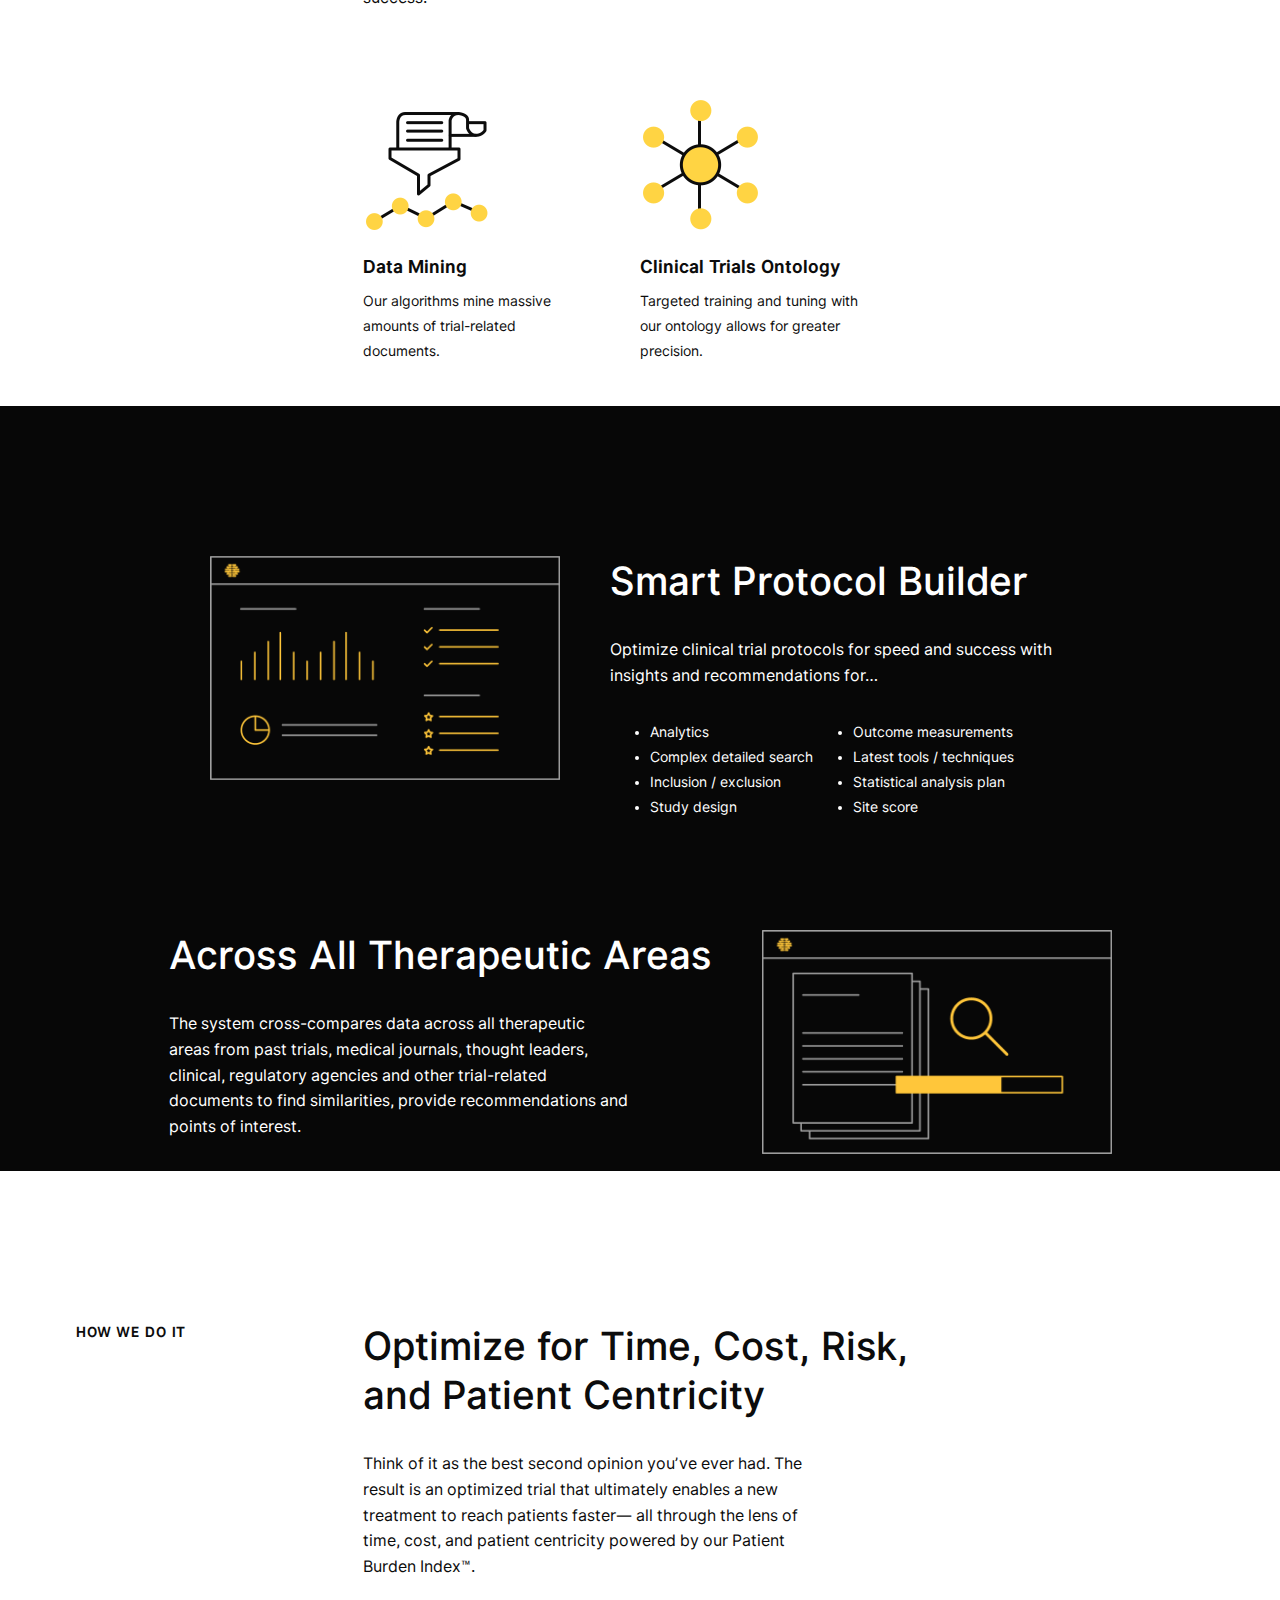
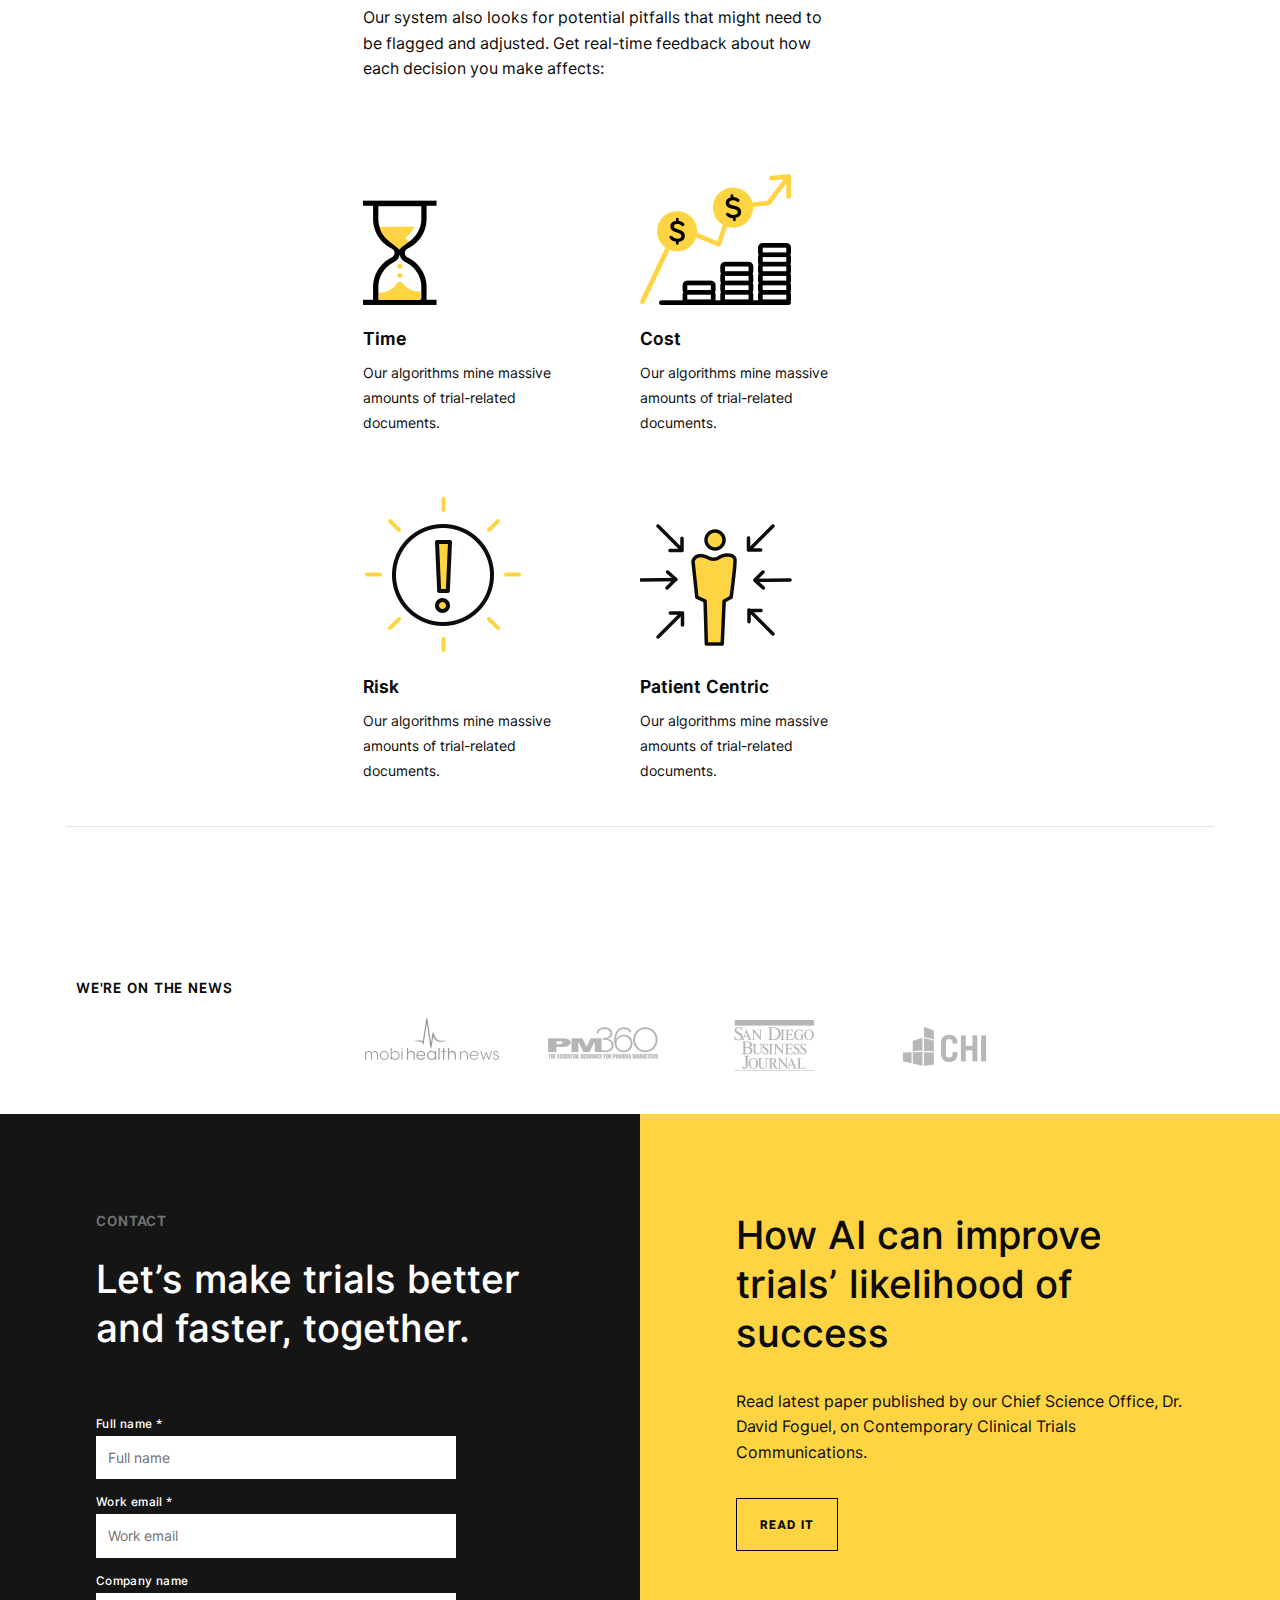
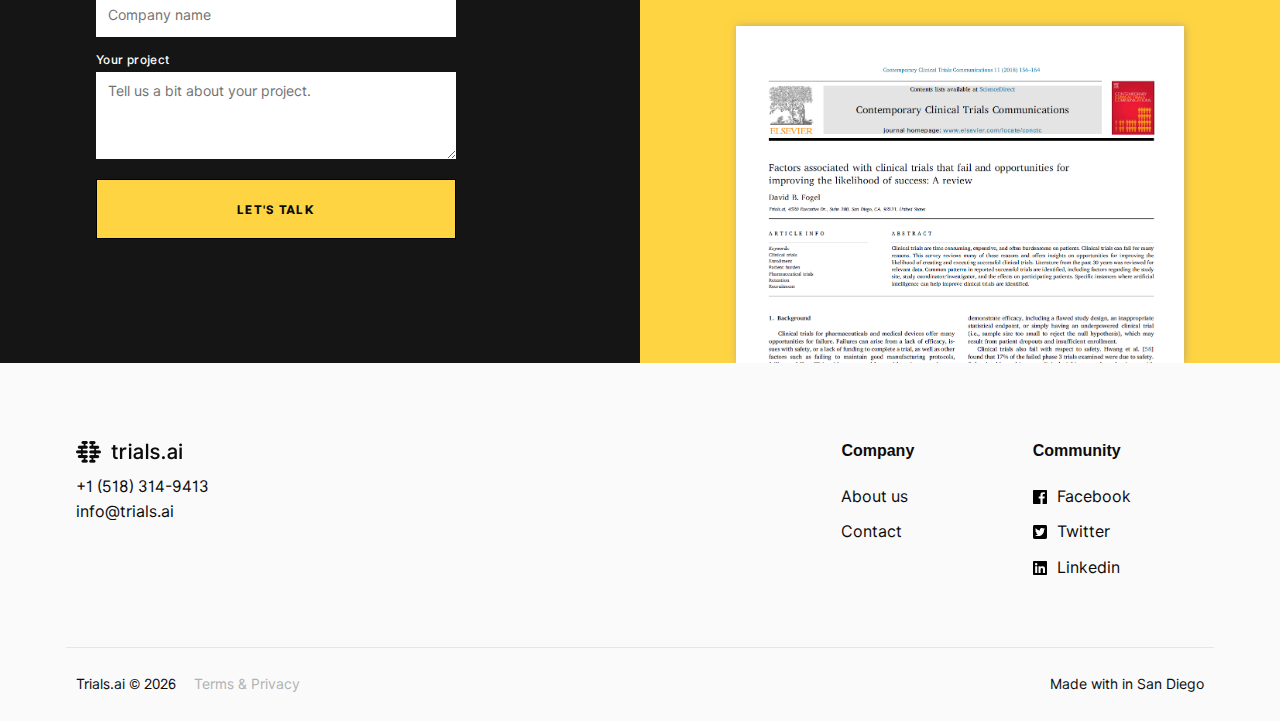
==== commit 305e17f7: "Link contact to form" ====
--- a/index.html
+++ b/index.html
@@ -246,7 +246,7 @@
       <div class="pre-footer-section">
         <div class="contact-form-section">
           <div class="contact-section-wrapper">
-            <div class="r1 grey">Contact</div>
+            <div class="r1 grey" id="contact-form">Contact</div>
             <h2 class="h2 white">Let’s make trials better and faster, together.</h2>
             <div class="form-block w-form">
               <form id="email-form" name="email-form" data-name="Email Form" class="footer-form">
@@ -335,7 +335,7 @@
             <h4 class="h4">Company</h4>
             <ul class="footer-list w-list-unstyled">
               <li class="footer-li"><a href="about-us.html" class="footer-link copy-1">About us</a></li>
-              <li class="footer-li"><a href="#" class="footer-link copy-1">Contact</a></li>
+              <li class="footer-li"><a href="#contact-form" class="footer-link copy-1">Contact</a></li>
             </ul>
           </div>
           <div class="footer-column w-col w-col-2">
@@ -386,7 +386,7 @@
             </div>
           </div>
           <div class="w-col w-col-6">
-            <div class="copy-3 footer-right">Made with <i class="“em" em-the_horns”></i> in San Diego</div>
+            <div class="copy-3 footer-right">Made with <i class="em em-the_horns"></i> in San Diego</div>
           </div>
         </div>
       </div>
--- a/css/trials-ai.webflow.css
+++ b/css/trials-ai.webflow.css
@@ -82,7 +82,7 @@
 
 .section {
   padding-top: 150px;
-  padding-bottom: 150px;
+  /* padding-bottom: 150px; */
   background-color: transparent;
 }
 
@@ -351,7 +351,7 @@
   -ms-flex-line-pack: start;
   align-content: start;
   grid-column-gap: 21px;
-  grid-template-areas: ".";
+  grid-template-areas: '.';
 }
 
 .feature-text.right {
@@ -539,7 +539,7 @@
   padding-right: 25px;
   padding-left: 25px;
   background-color: #fff;
-  box-shadow: 1px 0 8px 0 hsla(0, 0%, 51%, .5);
+  box-shadow: 1px 0 8px 0 hsla(0, 0%, 51%, 0.5);
 }
 
 .team-photo-wrapper {
@@ -655,7 +655,7 @@
   }
   .section {
     padding-top: 100px;
-    padding-bottom: 100px;
+    /* padding-bottom: 100px; */
   }
   .section.black.header {
     padding-top: 75px;
@@ -967,4 +967,4 @@
   src: url('../fonts/Inter-UI-BlackItalic.otf') format('opentype');
   font-weight: 900;
   font-style: italic;
-}+}
